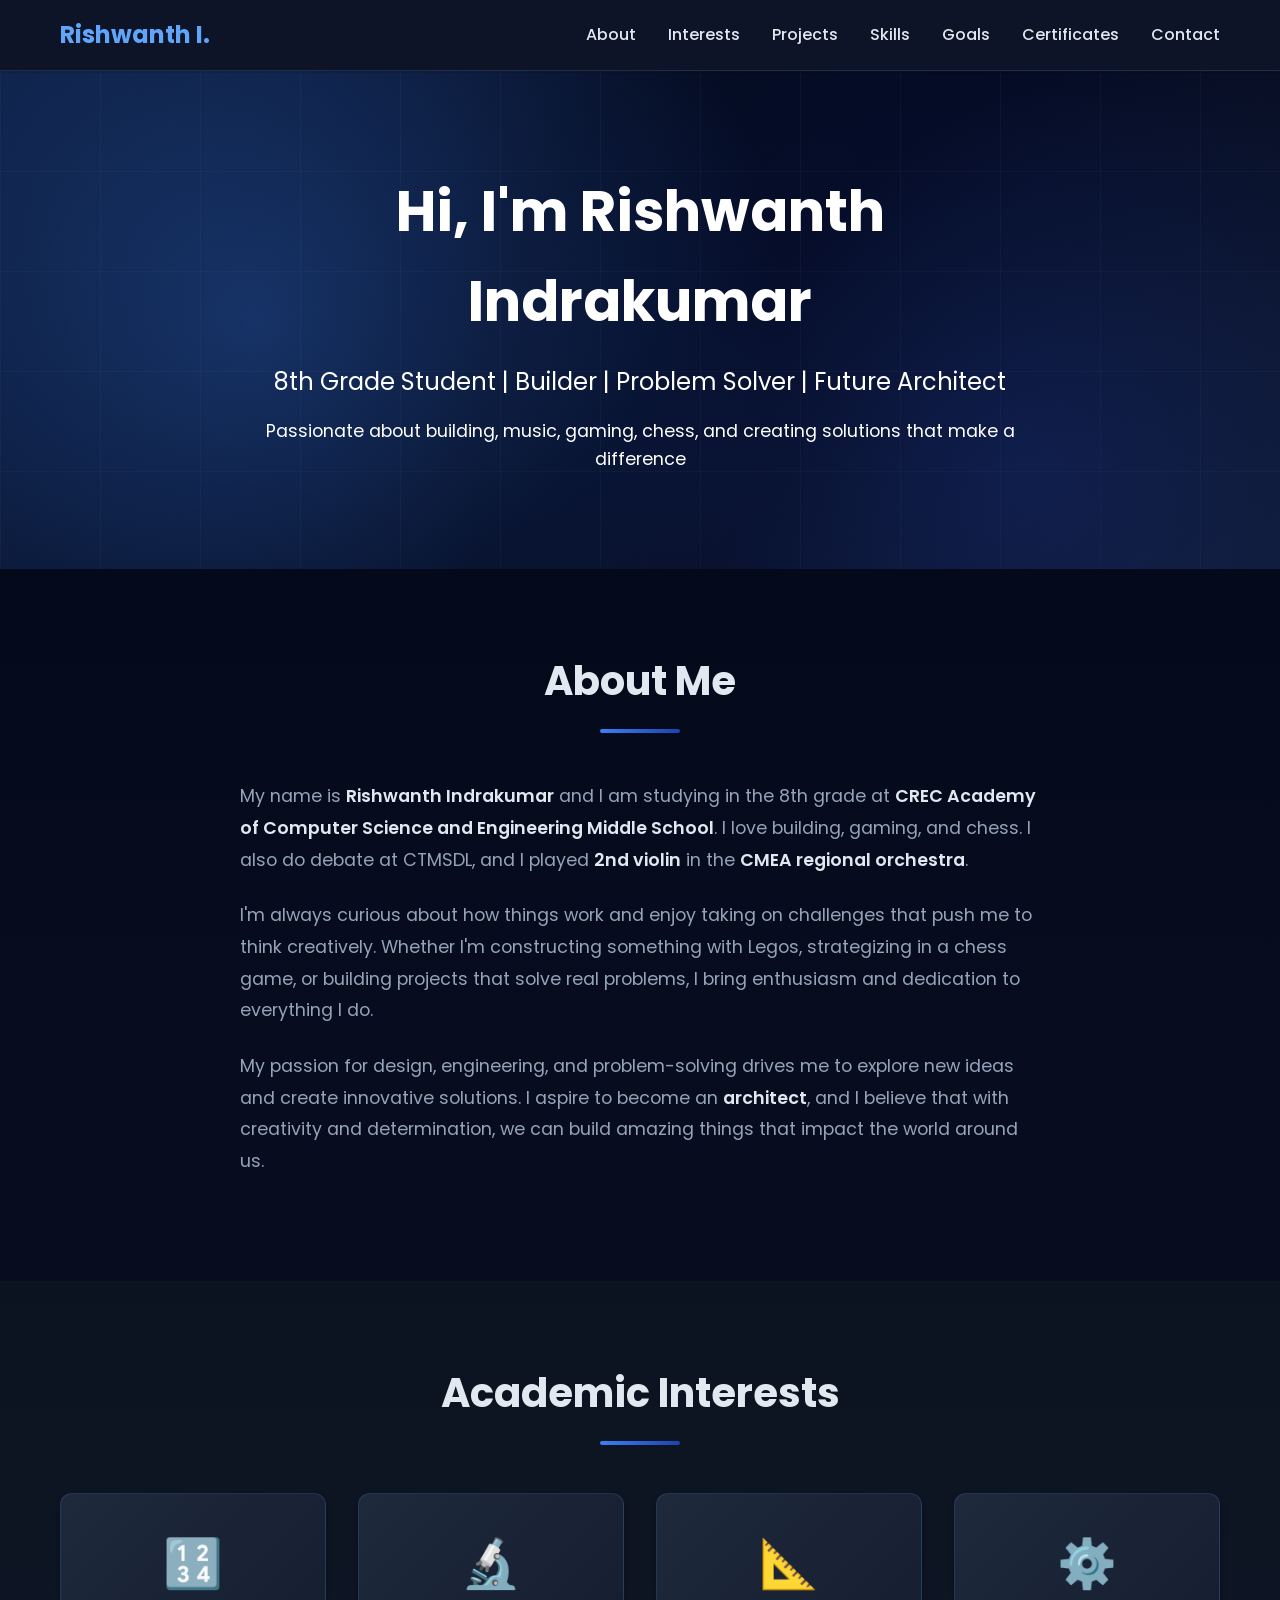
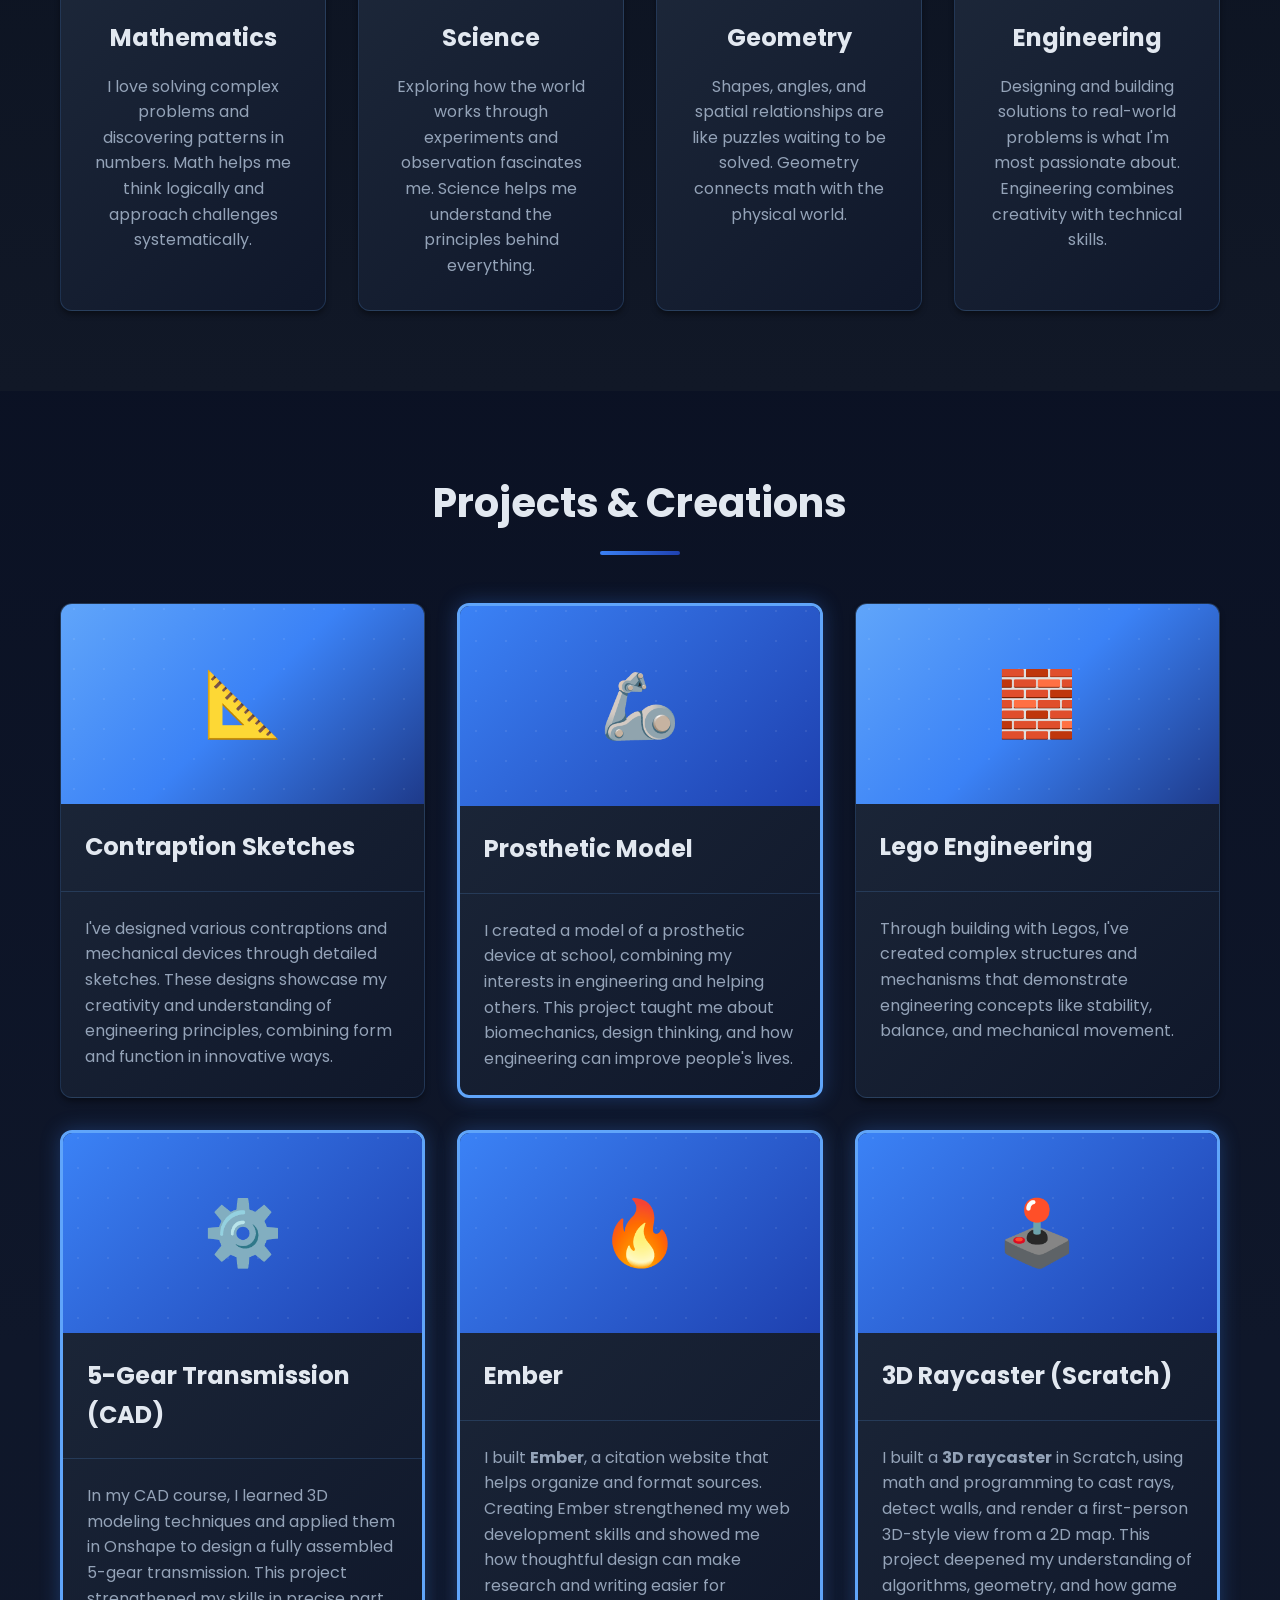
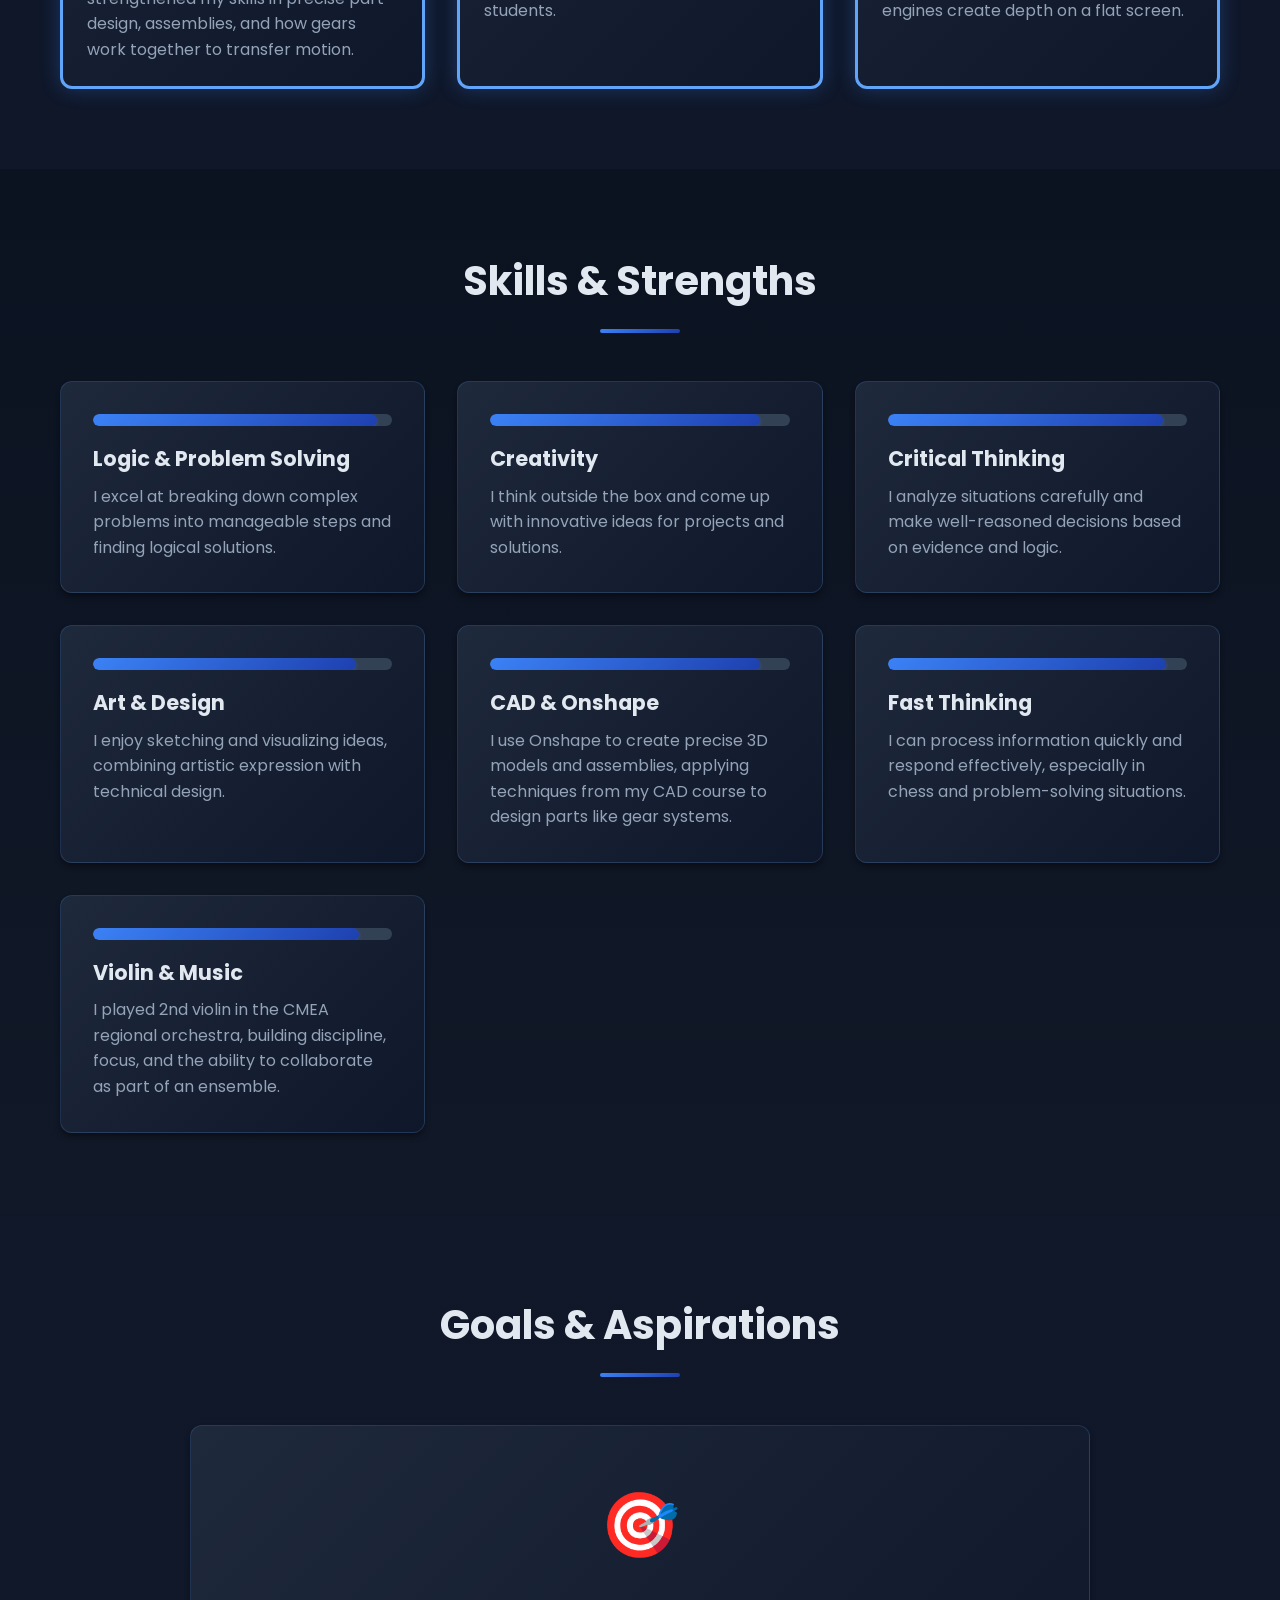
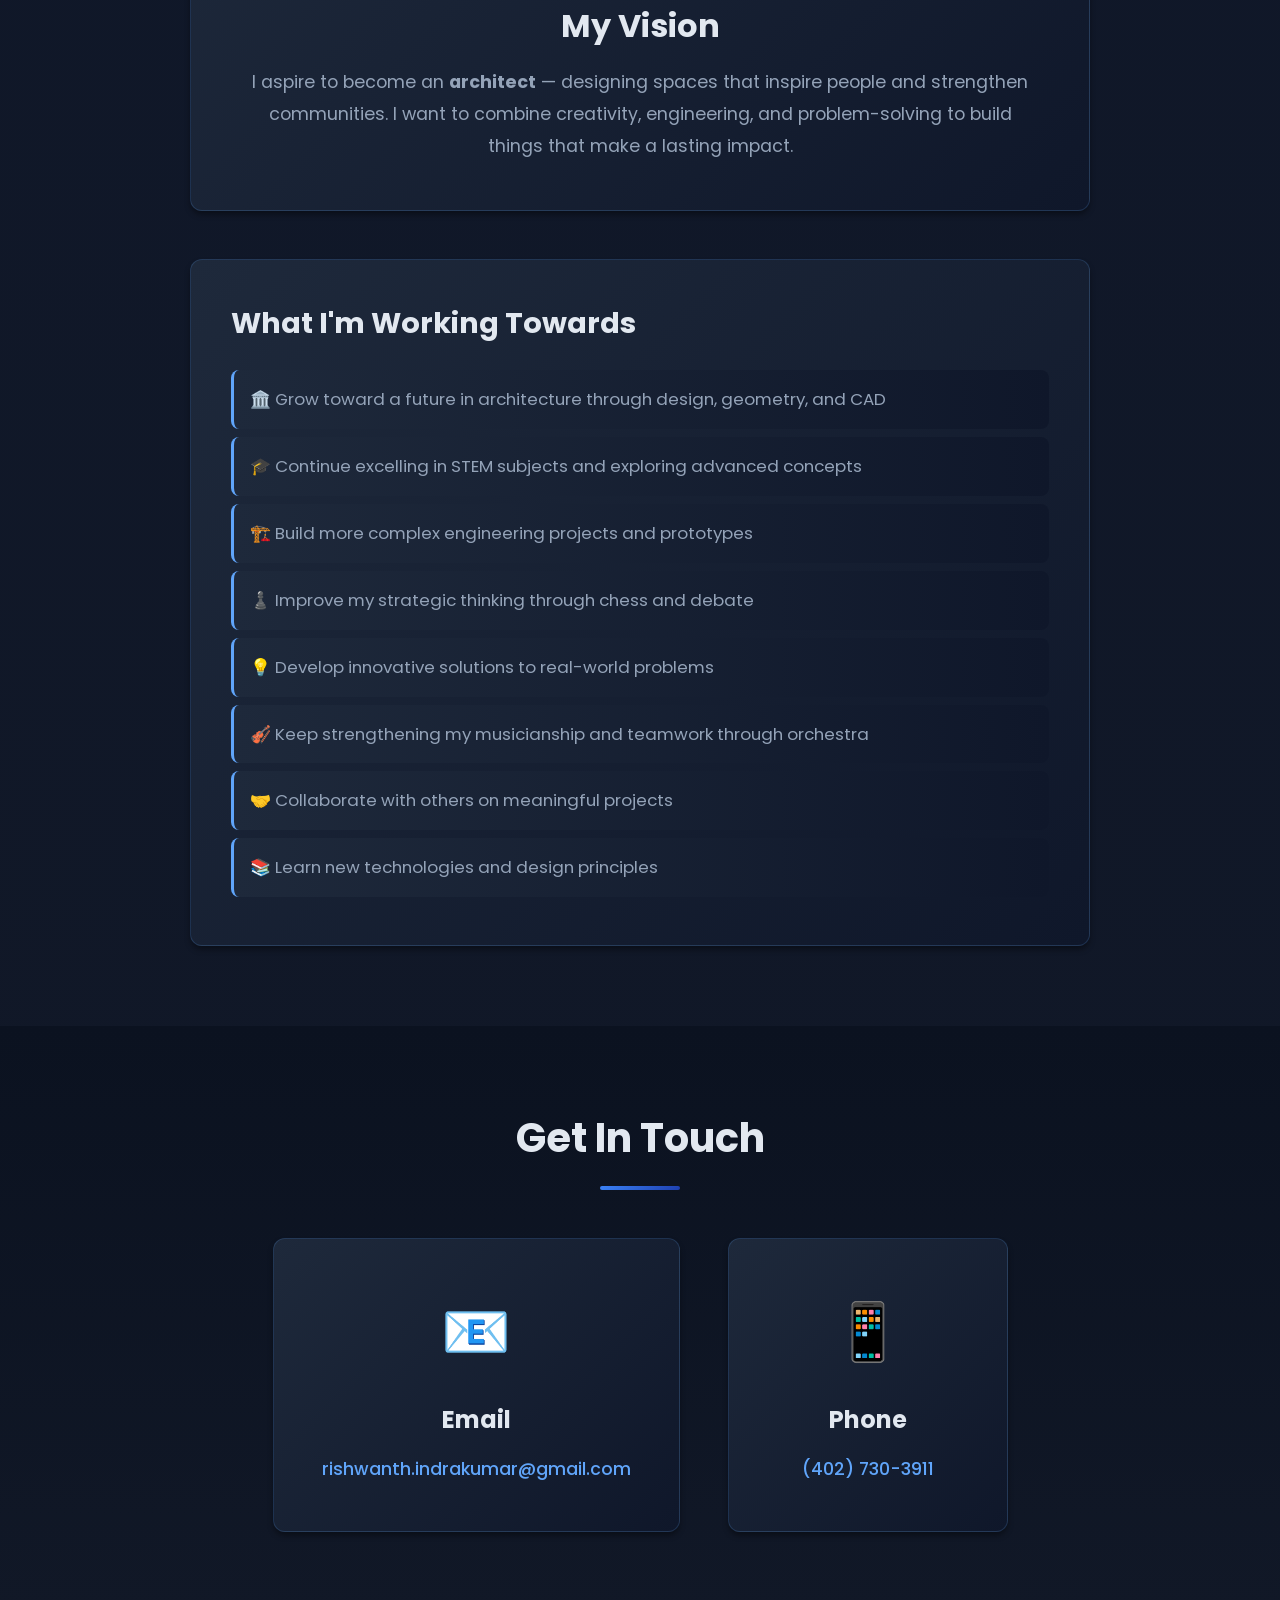
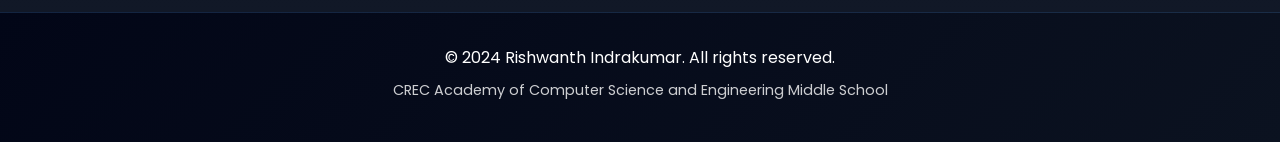
==== index.html @ 6286e749 "Update portfolio with new projects, dark theme, and certificate edit locks. Co-authored-by: Cursor <" ====
<!DOCTYPE html>
<html lang="en">
<head>
    <meta charset="UTF-8">
    <meta name="viewport" content="width=device-width, initial-scale=1.0">
    <meta name="color-scheme" content="dark">
    <title>Rishwanth Indrakumar - Student Portfolio</title>
    <link rel="stylesheet" href="styles.css">
    <link href="https://fonts.googleapis.com/css2?family=Poppins:wght@300;400;600;700&display=swap" rel="stylesheet">
</head>
<body>
    <!-- Navigation -->
    <nav class="navbar">
        <div class="nav-container">
            <div class="nav-logo">Rishwanth I.</div>
            <ul class="nav-menu">
                <li><a href="#about">About</a></li>
                <li><a href="#interests">Interests</a></li>
                <li><a href="#projects">Projects</a></li>
                <li><a href="#skills">Skills</a></li>
                <li><a href="#goals">Goals</a></li>
                <li><a href="certificates.html">Certificates</a></li>
                <li><a href="#contact">Contact</a></li>
            </ul>
        </div>
    </nav>

    <!-- Hero Section -->
    <section class="hero">
        <div class="hero-content">
            <h1 class="hero-title">Hi, I'm Rishwanth Indrakumar</h1>
            <p class="hero-subtitle"><span data-grade="label" data-case="title">8th Grade</span> Student | Builder | Problem Solver | Future Architect</p>
            <p class="hero-description">Passionate about building, music, gaming, chess, and creating solutions that make a difference</p>
        </div>
    </section>

    <!-- About Me Section -->
    <section id="about" class="section">
        <div class="container">
            <h2 class="section-title">About Me</h2>
            <div class="about-content">
                <div class="about-text">
                    <p>My name is <strong>Rishwanth Indrakumar</strong> and I am studying in the <span data-grade="label" data-case="lower">8th grade</span> at <strong>CREC Academy of Computer Science and Engineering Middle School</strong>. I love building, gaming, and chess. I also do debate at CTMSDL, and I played <strong>2nd violin</strong> in the <strong>CMEA regional orchestra</strong>.</p>
                    <p>I'm always curious about how things work and enjoy taking on challenges that push me to think creatively. Whether I'm constructing something with Legos, strategizing in a chess game, or building projects that solve real problems, I bring enthusiasm and dedication to everything I do.</p>
                    <p>My passion for design, engineering, and problem-solving drives me to explore new ideas and create innovative solutions. I aspire to become an <strong>architect</strong>, and I believe that with creativity and determination, we can build amazing things that impact the world around us.</p>
                </div>
            </div>
        </div>
    </section>

    <!-- Academic Interests Section -->
    <section id="interests" class="section section-alt">
        <div class="container">
            <h2 class="section-title">Academic Interests</h2>
            <div class="interests-grid">
                <div class="interest-card">
                    <div class="interest-icon">🔢</div>
                    <h3>Mathematics</h3>
                    <p>I love solving complex problems and discovering patterns in numbers. Math helps me think logically and approach challenges systematically.</p>
                </div>
                <div class="interest-card">
                    <div class="interest-icon">🔬</div>
                    <h3>Science</h3>
                    <p>Exploring how the world works through experiments and observation fascinates me. Science helps me understand the principles behind everything.</p>
                </div>
                <div class="interest-card">
                    <div class="interest-icon">📐</div>
                    <h3>Geometry</h3>
                    <p>Shapes, angles, and spatial relationships are like puzzles waiting to be solved. Geometry connects math with the physical world.</p>
                </div>
                <div class="interest-card">
                    <div class="interest-icon">⚙️</div>
                    <h3>Engineering</h3>
                    <p>Designing and building solutions to real-world problems is what I'm most passionate about. Engineering combines creativity with technical skills.</p>
                </div>
            </div>
        </div>
    </section>

    <!-- Projects & Creations Section -->
    <section id="projects" class="section">
        <div class="container">
            <h2 class="section-title">Projects & Creations</h2>
            <div class="projects-grid">
                <div class="project-card">
                    <div class="project-image-placeholder">
                        <span class="project-icon">📐</span>
                    </div>
                    <h3>Contraption Sketches</h3>
                    <p>I've designed various contraptions and mechanical devices through detailed sketches. These designs showcase my creativity and understanding of engineering principles, combining form and function in innovative ways.</p>
                </div>
                <div class="project-card featured">
                    <div class="project-image-placeholder featured-bg">
                        <span class="project-icon">🦾</span>
                    </div>
                    <h3>Prosthetic Model</h3>
                    <p>I created a model of a prosthetic device at school, combining my interests in engineering and helping others. This project taught me about biomechanics, design thinking, and how engineering can improve people's lives.</p>
                </div>
                <div class="project-card">
                    <div class="project-image-placeholder">
                        <span class="project-icon">🧱</span>
                    </div>
                    <h3>Lego Engineering</h3>
                    <p>Through building with Legos, I've created complex structures and mechanisms that demonstrate engineering concepts like stability, balance, and mechanical movement.</p>
                </div>
                <div class="project-card featured">
                    <div class="project-image-placeholder featured-bg">
                        <span class="project-icon">⚙️</span>
                    </div>
                    <h3>5-Gear Transmission (CAD)</h3>
                    <p>In my CAD course, I learned 3D modeling techniques and applied them in Onshape to design a fully assembled 5-gear transmission. This project strengthened my skills in precise part design, assemblies, and how gears work together to transfer motion.</p>
                </div>
                <div class="project-card featured">
                    <div class="project-image-placeholder featured-bg">
                        <span class="project-icon">🔥</span>
                    </div>
                    <h3>Ember</h3>
                    <p>I built <strong>Ember</strong>, a citation website that helps organize and format sources. Creating Ember strengthened my web development skills and showed me how thoughtful design can make research and writing easier for students.</p>
                </div>
                <div class="project-card featured">
                    <div class="project-image-placeholder featured-bg">
                        <span class="project-icon">🕹️</span>
                    </div>
                    <h3>3D Raycaster (Scratch)</h3>
                    <p>I built a <strong>3D raycaster</strong> in Scratch, using math and programming to cast rays, detect walls, and render a first-person 3D-style view from a 2D map. This project deepened my understanding of algorithms, geometry, and how game engines create depth on a flat screen.</p>
                </div>
            </div>
        </div>
    </section>

    <!-- Skills & Strengths Section -->
    <section id="skills" class="section section-alt">
        <div class="container">
            <h2 class="section-title">Skills & Strengths</h2>
            <div class="skills-grid">
                <div class="skill-item">
                    <div class="skill-bar">
                        <div class="skill-fill" style="width: 95%"></div>
                    </div>
                    <h3>Logic & Problem Solving</h3>
                    <p>I excel at breaking down complex problems into manageable steps and finding logical solutions.</p>
                </div>
                <div class="skill-item">
                    <div class="skill-bar">
                        <div class="skill-fill" style="width: 90%"></div>
                    </div>
                    <h3>Creativity</h3>
                    <p>I think outside the box and come up with innovative ideas for projects and solutions.</p>
                </div>
                <div class="skill-item">
                    <div class="skill-bar">
                        <div class="skill-fill" style="width: 92%"></div>
                    </div>
                    <h3>Critical Thinking</h3>
                    <p>I analyze situations carefully and make well-reasoned decisions based on evidence and logic.</p>
                </div>
                <div class="skill-item">
                    <div class="skill-bar">
                        <div class="skill-fill" style="width: 88%"></div>
                    </div>
                    <h3>Art & Design</h3>
                    <p>I enjoy sketching and visualizing ideas, combining artistic expression with technical design.</p>
                </div>
                <div class="skill-item">
                    <div class="skill-bar">
                        <div class="skill-fill" style="width: 90%"></div>
                    </div>
                    <h3>CAD & Onshape</h3>
                    <p>I use Onshape to create precise 3D models and assemblies, applying techniques from my CAD course to design parts like gear systems.</p>
                </div>
                <div class="skill-item">
                    <div class="skill-bar">
                        <div class="skill-fill" style="width: 93%"></div>
                    </div>
                    <h3>Fast Thinking</h3>
                    <p>I can process information quickly and respond effectively, especially in chess and problem-solving situations.</p>
                </div>
                <div class="skill-item">
                    <div class="skill-bar">
                        <div class="skill-fill" style="width: 89%"></div>
                    </div>
                    <h3>Violin & Music</h3>
                    <p>I played 2nd violin in the CMEA regional orchestra, building discipline, focus, and the ability to collaborate as part of an ensemble.</p>
                </div>
            </div>
        </div>
    </section>

    <!-- Goals & Aspirations Section -->
    <section id="goals" class="section">
        <div class="container">
            <h2 class="section-title">Goals & Aspirations</h2>
            <div class="goals-content">
                <div class="goal-card">
                    <div class="goal-icon">🎯</div>
                    <h3>My Vision</h3>
                    <p>I aspire to become an <strong>architect</strong> — designing spaces that inspire people and strengthen communities. I want to combine creativity, engineering, and problem-solving to build things that make a lasting impact.</p>
                </div>
                <div class="goals-list">
                    <h3>What I'm Working Towards</h3>
                    <ul>
                        <li>🏛️ Grow toward a future in architecture through design, geometry, and CAD</li>
                        <li>🎓 Continue excelling in STEM subjects and exploring advanced concepts</li>
                        <li>🏗️ Build more complex engineering projects and prototypes</li>
                        <li>♟️ Improve my strategic thinking through chess and debate</li>
                        <li>💡 Develop innovative solutions to real-world problems</li>
                        <li>🎻 Keep strengthening my musicianship and teamwork through orchestra</li>
                        <li>🤝 Collaborate with others on meaningful projects</li>
                        <li>📚 Learn new technologies and design principles</li>
                    </ul>
                </div>
            </div>
        </div>
    </section>

    <!-- Contact Section -->
    <section id="contact" class="section section-alt">
        <div class="container">
            <h2 class="section-title">Get In Touch</h2>
            <div class="contact-content">
                <div class="contact-card">
                    <div class="contact-icon">📧</div>
                    <h3>Email</h3>
                    <p><a href="mailto:rishwanth.indrakumar@gmail.com">rishwanth.indrakumar@gmail.com</a></p>
                </div>
                <div class="contact-card">
                    <div class="contact-icon">📱</div>
                    <h3>Phone</h3>
                    <p><a href="tel:4027303911">(402) 730-3911</a></p>
                </div>
            </div>
        </div>
    </section>

    <!-- Footer -->
    <footer class="footer">
        <div class="container">
            <p>&copy; 2024 Rishwanth Indrakumar. All rights reserved.</p>
            <p class="footer-school">CREC Academy of Computer Science and Engineering Middle School</p>
        </div>
    </footer>

    <script src="script.js"></script>
</body>
</html>
---- styles.css ----
* {
    margin: 0;
    padding: 0;
    box-sizing: border-box;
}

:root {
    --primary-color: #60a5fa;
    --secondary-color: #3b82f6;
    --accent-color: #93c5fd;
    --text-dark: #e2e8f0;
    --text-light: #94a3b8;
    --bg-light: #1e293b;
    --bg-white: #0f172a;
    --bg-dark: #020617;
    --bg-blue-dark: #0b1220;
    --bg-blue-medium: #1e293b;
    --bg-blue-light: #334155;
    --card-bg: linear-gradient(135deg, #1e293b 0%, #0f172a 100%);
    --card-bg-hover: linear-gradient(135deg, #243447 0%, #1e293b 100%);
    --surface: #1e293b;
    --surface-muted: #0f172a;
    --border-subtle: rgba(96, 165, 250, 0.18);
    --border-strong: rgba(96, 165, 250, 0.35);
    --gradient-1: linear-gradient(135deg, #1e3a8a 0%, #020617 100%);
    --gradient-2: linear-gradient(135deg, #3b82f6 0%, #1e40af 100%);
    --gradient-3: linear-gradient(135deg, #60a5fa 0%, #3b82f6 50%, #1e3a8a 100%);
    --gradient-hero: linear-gradient(135deg, #0b1a3a 0%, #020617 55%, #0f172a 100%);
    --shadow-sm: 0 1px 2px 0 rgba(0, 0, 0, 0.35);
    --shadow-md: 0 4px 6px -1px rgba(0, 0, 0, 0.45);
    --shadow-lg: 0 10px 15px -3px rgba(0, 0, 0, 0.5);
    --shadow-xl: 0 20px 25px -5px rgba(0, 0, 0, 0.55);
}

body {
    font-family: 'Poppins', sans-serif;
    line-height: 1.6;
    color: var(--text-dark);
    background: linear-gradient(180deg, #020617 0%, #0f172a 45%, #111827 100%);
    scroll-behavior: smooth;
}

.container {
    max-width: 1200px;
    margin: 0 auto;
    padding: 0 20px;
}

/* Navigation */
.navbar {
    background: rgba(15, 23, 42, 0.9);
    backdrop-filter: blur(10px);
    box-shadow: var(--shadow-sm);
    position: sticky;
    top: 0;
    z-index: 1000;
    padding: 1rem 0;
    border-bottom: 1px solid var(--border-subtle);
}

.nav-container {
    max-width: 1200px;
    margin: 0 auto;
    padding: 0 20px;
    display: flex;
    justify-content: space-between;
    align-items: center;
}

.nav-logo {
    font-size: 1.5rem;
    font-weight: 700;
    color: var(--primary-color);
    text-decoration: none;
}

.nav-menu a.active {
    color: var(--primary-color);
}

.nav-menu a.active::after {
    width: 100%;
}

.nav-menu {
    display: flex;
    list-style: none;
    gap: 2rem;
}

.nav-menu a {
    text-decoration: none;
    color: var(--text-dark);
    font-weight: 500;
    transition: color 0.3s ease;
    position: relative;
}

.nav-menu a::after {
    content: '';
    position: absolute;
    bottom: -5px;
    left: 0;
    width: 0;
    height: 2px;
    background: var(--primary-color);
    transition: width 0.3s ease;
}

.nav-menu a:hover {
    color: var(--primary-color);
}

.nav-menu a:hover::after {
    width: 100%;
}

/* Hero Section */
.hero {
    background: var(--gradient-hero);
    color: white;
    padding: 6rem 2rem;
    text-align: center;
    position: relative;
    overflow: hidden;
}

.hero::before {
    content: '';
    position: absolute;
    top: 0;
    left: 0;
    right: 0;
    bottom: 0;
    background: 
        radial-gradient(circle at 20% 50%, rgba(59, 130, 246, 0.3) 0%, transparent 50%),
        radial-gradient(circle at 80% 80%, rgba(30, 64, 175, 0.3) 0%, transparent 50%),
        url('data:image/svg+xml,<svg width="100" height="100" xmlns="http://www.w3.org/2000/svg"><defs><pattern id="grid" width="100" height="100" patternUnits="userSpaceOnUse"><path d="M 100 0 L 0 0 0 100" fill="none" stroke="rgba(255,255,255,0.05)" stroke-width="1"/></pattern></defs><rect width="100" height="100" fill="url(%23grid)"/></svg>');
    opacity: 1;
}

.hero-content {
    position: relative;
    z-index: 1;
    max-width: 800px;
    margin: 0 auto;
}

.hero-title {
    font-size: 3.5rem;
    font-weight: 700;
    margin-bottom: 1rem;
    animation: fadeInUp 0.8s ease;
}

.hero-subtitle {
    font-size: 1.5rem;
    margin-bottom: 1rem;
    opacity: 0.95;
    animation: fadeInUp 0.8s ease 0.2s both;
}

.hero-description {
    font-size: 1.1rem;
    opacity: 0.9;
    animation: fadeInUp 0.8s ease 0.4s both;
}

@keyframes fadeInUp {
    from {
        opacity: 0;
        transform: translateY(30px);
    }
    to {
        opacity: 1;
        transform: translateY(0);
    }
}

/* Section Styles */
.section {
    padding: 5rem 0;
}

.section-alt {
    background: linear-gradient(180deg, #0b1220 0%, #111827 100%);
}

.section-title {
    font-size: 2.5rem;
    font-weight: 700;
    text-align: center;
    margin-bottom: 3rem;
    color: var(--text-dark);
    position: relative;
}

.section-title::after {
    content: '';
    display: block;
    width: 80px;
    height: 4px;
    background: var(--gradient-2);
    margin: 1rem auto;
    border-radius: 2px;
}

/* About Section */
.about-content {
    max-width: 800px;
    margin: 0 auto;
}

.about-text {
    font-size: 1.1rem;
    line-height: 1.8;
    color: var(--text-light);
}

.about-text p {
    margin-bottom: 1.5rem;
}

.about-text strong {
    color: var(--text-dark);
    font-weight: 600;
}

/* Interests Section */
.interests-grid {
    display: grid;
    grid-template-columns: repeat(auto-fit, minmax(250px, 1fr));
    gap: 2rem;
    margin-top: 2rem;
}

.interest-card {
    background: var(--card-bg);
    padding: 2rem;
    border-radius: 12px;
    box-shadow: var(--shadow-md);
    text-align: center;
    transition: transform 0.3s ease, box-shadow 0.3s ease, background 0.3s ease;
    border: 1px solid var(--border-subtle);
}

.interest-card:hover {
    transform: translateY(-5px);
    box-shadow: var(--shadow-xl);
    background: var(--card-bg-hover);
    border-color: var(--border-strong);
}

.interest-icon {
    font-size: 3rem;
    margin-bottom: 1rem;
    display: block;
}

.interest-card h3 {
    font-size: 1.5rem;
    margin-bottom: 1rem;
    color: var(--text-dark);
}

.interest-card p {
    color: var(--text-light);
    line-height: 1.6;
}

/* Projects Section */
.projects-grid {
    display: grid;
    grid-template-columns: repeat(auto-fit, minmax(300px, 1fr));
    gap: 2rem;
    margin-top: 2rem;
}

.project-card {
    background: var(--card-bg);
    border-radius: 12px;
    overflow: hidden;
    box-shadow: var(--shadow-md);
    transition: transform 0.3s ease, box-shadow 0.3s ease;
    border: 1px solid var(--border-subtle);
}

.project-card:hover {
    transform: translateY(-5px);
    box-shadow: var(--shadow-xl);
}

.project-card.featured {
    border: 3px solid var(--primary-color);
    box-shadow: 0 0 20px rgba(59, 130, 246, 0.3);
}

.project-image-placeholder {
    height: 200px;
    background: var(--gradient-3);
    display: flex;
    align-items: center;
    justify-content: center;
    position: relative;
    overflow: hidden;
}

.project-card.featured .project-image-placeholder {
    background: var(--gradient-2);
}

.project-image-placeholder::before {
    content: '';
    position: absolute;
    top: -50%;
    left: -50%;
    width: 200%;
    height: 200%;
    background: radial-gradient(circle, rgba(255,255,255,0.08) 1px, transparent 1px);
    background-size: 30px 30px;
    animation: movePattern 20s linear infinite;
}

@keyframes movePattern {
    0% { transform: translate(0, 0); }
    100% { transform: translate(30px, 30px); }
}

.project-icon {
    font-size: 4rem;
    z-index: 1;
    position: relative;
}

.project-card h3 {
    padding: 1.5rem;
    font-size: 1.5rem;
    color: var(--text-dark);
    border-bottom: 1px solid var(--border-subtle);
}

.project-card p {
    padding: 1.5rem;
    color: var(--text-light);
    line-height: 1.6;
}

/* Skills Section */
.skills-grid {
    display: grid;
    grid-template-columns: repeat(auto-fit, minmax(280px, 1fr));
    gap: 2rem;
    margin-top: 2rem;
}

.skill-item {
    background: var(--card-bg);
    padding: 2rem;
    border-radius: 12px;
    box-shadow: var(--shadow-md);
    transition: transform 0.3s ease, box-shadow 0.3s ease;
    border: 1px solid var(--border-subtle);
}

.skill-item:hover {
    transform: translateY(-3px);
    box-shadow: var(--shadow-lg);
    border-color: var(--border-strong);
}

.skill-bar {
    width: 100%;
    height: 12px;
    background: #334155;
    border-radius: 6px;
    overflow: hidden;
    margin-bottom: 1rem;
}

.skill-fill {
    height: 100%;
    background: var(--gradient-2);
    border-radius: 6px;
    transition: width 1s ease;
    animation: fillBar 1.5s ease;
    box-shadow: 0 2px 4px rgba(59, 130, 246, 0.3);
}

@keyframes fillBar {
    from { width: 0; }
}

.skill-item h3 {
    font-size: 1.3rem;
    margin-bottom: 0.5rem;
    color: var(--text-dark);
}

.skill-item p {
    color: var(--text-light);
    line-height: 1.6;
}

/* Goals Section */
.goals-content {
    max-width: 900px;
    margin: 0 auto;
}

.goal-card {
    background: var(--card-bg);
    padding: 3rem;
    border-radius: 12px;
    box-shadow: var(--shadow-md);
    text-align: center;
    margin-bottom: 3rem;
    border: 1px solid var(--border-subtle);
}

.goal-icon {
    font-size: 4rem;
    margin-bottom: 1.5rem;
}

.goal-card h3 {
    font-size: 2rem;
    margin-bottom: 1rem;
    color: var(--text-dark);
}

.goal-card p {
    font-size: 1.1rem;
    color: var(--text-light);
    line-height: 1.8;
}

.goals-list {
    background: var(--card-bg);
    padding: 2.5rem;
    border-radius: 12px;
    box-shadow: var(--shadow-md);
    border: 1px solid var(--border-subtle);
}

.goals-list h3 {
    font-size: 1.8rem;
    margin-bottom: 1.5rem;
    color: var(--text-dark);
}

.goals-list ul {
    list-style: none;
    padding: 0;
}

.goals-list li {
    padding: 1rem;
    margin-bottom: 0.5rem;
    background: linear-gradient(90deg, #1e293b 0%, #0f172a 100%);
    border-radius: 8px;
    color: var(--text-light);
    font-size: 1.05rem;
    transition: transform 0.2s ease, background 0.2s ease;
    border-left: 3px solid var(--primary-color);
}

.goals-list li:hover {
    transform: translateX(5px);
    background: linear-gradient(90deg, #1e3a5f 0%, #1e293b 100%);
    border-left-color: var(--secondary-color);
}

/* Contact Section */
.contact-content {
    display: flex;
    justify-content: center;
    gap: 3rem;
    flex-wrap: wrap;
    margin-top: 2rem;
}

.contact-card {
    background: var(--card-bg);
    padding: 3rem;
    border-radius: 12px;
    box-shadow: var(--shadow-md);
    text-align: center;
    min-width: 280px;
    transition: transform 0.3s ease, box-shadow 0.3s ease, background 0.3s ease;
    border: 1px solid var(--border-subtle);
}

.contact-card:hover {
    transform: translateY(-5px);
    box-shadow: var(--shadow-xl);
    background: var(--card-bg-hover);
    border-color: var(--border-strong);
}

.contact-icon {
    font-size: 3.5rem;
    margin-bottom: 1.5rem;
    display: block;
}

.contact-card h3 {
    font-size: 1.5rem;
    margin-bottom: 1rem;
    color: var(--text-dark);
}

.contact-card p {
    margin: 0;
}

.contact-card a {
    color: var(--primary-color);
    text-decoration: none;
    font-size: 1.1rem;
    font-weight: 500;
    transition: color 0.3s ease;
}

.contact-card a:hover {
    color: var(--secondary-color);
    text-decoration: underline;
}

/* Footer */
.footer {
    background: linear-gradient(135deg, #020617 0%, #0b1220 100%);
    color: white;
    padding: 2rem 0;
    text-align: center;
    border-top: 1px solid var(--border-subtle);
}

.footer p {
    margin-bottom: 0.5rem;
}

.footer-school {
    opacity: 0.8;
    font-size: 0.9rem;
}

/* Responsive Design */
@media (max-width: 768px) {
    .nav-menu {
        flex-direction: column;
        gap: 1rem;
    }

    .hero-title {
        font-size: 2.5rem;
    }

    .hero-subtitle {
        font-size: 1.2rem;
    }

    .section-title {
        font-size: 2rem;
    }

    .interests-grid,
    .projects-grid,
    .skills-grid {
        grid-template-columns: 1fr;
    }

    .contact-content {
        flex-direction: column;
        align-items: center;
    }

    .goal-card {
        padding: 2rem;
    }
}

@media (max-width: 480px) {
    .hero {
        padding: 4rem 1rem;
    }

    .hero-title {
        font-size: 2rem;
    }

    .section {
        padding: 3rem 0;
    }
}

/* Certificates page */
.hero-compact {
    padding: 4rem 2rem;
}

.cert-toolbar {
    display: flex;
    flex-wrap: wrap;
    align-items: center;
    gap: 0.75rem;
    margin-bottom: 0.75rem;
}

.cert-save-status {
    flex-basis: 100%;
    margin: 0;
    color: var(--text-light);
    font-size: 0.9rem;
}

.cert-save-status.is-error {
    color: #fca5a5;
}

.cert-hint {
    margin: 0 0 1.25rem;
    color: var(--text-light);
    font-size: 0.9rem;
}

.cert-hint code {
    background: #334155;
    color: var(--accent-color);
    padding: 0.1rem 0.35rem;
    border-radius: 4px;
    font-size: 0.85rem;
}

.cert-edit-actions {
    display: flex;
    flex-wrap: wrap;
    gap: 0.75rem;
}

.cert-btn {
    border: 1px solid var(--border-strong);
    background: var(--surface);
    color: var(--text-dark);
    font-family: inherit;
    font-weight: 500;
    font-size: 0.95rem;
    padding: 0.55rem 1rem;
    border-radius: 8px;
    cursor: pointer;
    transition: background 0.2s ease, border-color 0.2s ease, color 0.2s ease;
}

.cert-btn:hover {
    border-color: var(--primary-color);
    color: var(--primary-color);
}

.cert-btn-primary {
    background: var(--gradient-2);
    border-color: transparent;
    color: #ffffff;
}

.cert-btn-primary:hover {
    color: #ffffff;
    filter: brightness(1.05);
}

.cert-btn-muted {
    color: var(--text-light);
}

.cert-btn-small {
    font-size: 0.8rem;
    padding: 0.35rem 0.65rem;
}

.cert-btn-danger {
    color: #fca5a5;
    border-color: rgba(248, 113, 113, 0.45);
}

.cert-btn-danger:hover {
    color: #fecaca;
    border-color: #f87171;
}

.cert-board {
    position: relative;
    width: 100%;
    min-height: 700px;
    background:
        linear-gradient(180deg, #0f172a 0%, #1e293b 100%),
        radial-gradient(circle at 15% 20%, rgba(59, 130, 246, 0.12), transparent 40%),
        radial-gradient(circle at 85% 70%, rgba(30, 64, 175, 0.14), transparent 45%);
    border: 1px solid var(--border-subtle);
    border-radius: 16px;
    overflow: hidden;
}

.cert-board.is-editing {
    outline: 2px dashed rgba(59, 130, 246, 0.35);
    outline-offset: 4px;
}

.cert-empty {
    position: absolute;
    inset: 0;
    display: grid;
    place-items: center;
    color: var(--text-light);
    font-size: 1.1rem;
    margin: 0;
    pointer-events: none;
}

.cert-card {
    position: absolute;
    background: var(--card-bg);
    border: 1px solid var(--border-subtle);
    border-radius: 12px;
    box-shadow: var(--shadow-md);
    overflow: hidden;
    user-select: none;
    transition: box-shadow 0.2s ease;
}

.cert-board.is-editing .cert-card {
    cursor: grab;
}

.cert-card.is-dragging,
.cert-card.is-resizing {
    cursor: grabbing;
    box-shadow: var(--shadow-xl);
    user-select: none;
}

.cert-card-image {
    width: 100%;
    aspect-ratio: 4 / 3;
    background: #334155;
    overflow: hidden;
}

.cert-card-image img {
    width: 100%;
    height: 100%;
    object-fit: cover;
    display: block;
}

.cert-card-placeholder {
    width: 100%;
    height: 100%;
    display: grid;
    place-items: center;
    color: var(--text-light);
    font-size: 0.95rem;
}

.cert-board.is-editing .cert-card-placeholder {
    cursor: pointer;
}

.cert-card-body {
    padding: 0.9rem 1rem 1.1rem;
}

.cert-card-title {
    font-size: 1.05rem;
    font-weight: 600;
    color: var(--text-dark);
    margin: 0 0 0.35rem;
    outline: none;
}

.cert-card-desc {
    margin: 0;
    color: var(--text-light);
    font-size: 0.9rem;
    line-height: 1.5;
    outline: none;
    min-height: 1.4em;
}

.cert-card-desc.is-empty::before {
    content: attr(data-placeholder);
    color: #94a3b8;
}

.cert-board.is-editing .cert-card-title,
.cert-board.is-editing .cert-card-desc {
    cursor: text;
    border-radius: 4px;
}

.cert-board.is-editing .cert-card-title:focus,
.cert-board.is-editing .cert-card-desc:focus {
    background: #1e3a5f;
}

.cert-card-controls {
    display: flex;
    gap: 0.4rem;
    padding: 0 0.75rem 0.75rem;
}

.cert-resize-handle {
    position: absolute;
    right: 4px;
    bottom: 4px;
    width: 14px;
    height: 14px;
    border-right: 3px solid var(--primary-color);
    border-bottom: 3px solid var(--primary-color);
    cursor: nwse-resize;
    opacity: 0.7;
}

.cert-modal {
    position: fixed;
    inset: 0;
    background: rgba(2, 6, 23, 0.75);
    display: grid;
    place-items: center;
    z-index: 2000;
    padding: 1rem;
}

.cert-modal[hidden] {
    display: none !important;
}

.cert-modal-card {
    width: min(400px, 100%);
    background: #1e293b;
    border: 1px solid var(--border-subtle);
    border-radius: 12px;
    padding: 1.75rem;
    box-shadow: var(--shadow-xl);
}

.cert-modal-card h3 {
    margin: 0 0 0.35rem;
    color: var(--text-dark);
}

.cert-modal-card p {
    margin: 0 0 1rem;
    color: var(--text-light);
    font-size: 0.95rem;
}

.cert-modal-card input {
    width: 100%;
    padding: 0.7rem 0.85rem;
    border: 1px solid #475569;
    border-radius: 8px;
    font-family: inherit;
    font-size: 1rem;
    margin-bottom: 0.75rem;
    background: #0f172a;
    color: var(--text-dark);
}

.cert-modal-card input:focus {
    outline: 2px solid rgba(59, 130, 246, 0.35);
    border-color: var(--primary-color);
}

.cert-error {
    color: #fca5a5 !important;
    margin-top: -0.35rem !important;
}

.cert-modal-actions {
    display: flex;
    justify-content: flex-end;
    gap: 0.6rem;
}

@media (max-width: 768px) {
    .cert-board {
        min-height: 520px;
    }

    .cert-card {
        position: relative !important;
        left: auto !important;
        top: auto !important;
        width: 100% !important;
        margin-bottom: 1rem;
    }

    .cert-board.is-editing .cert-card {
        position: absolute !important;
    }
}
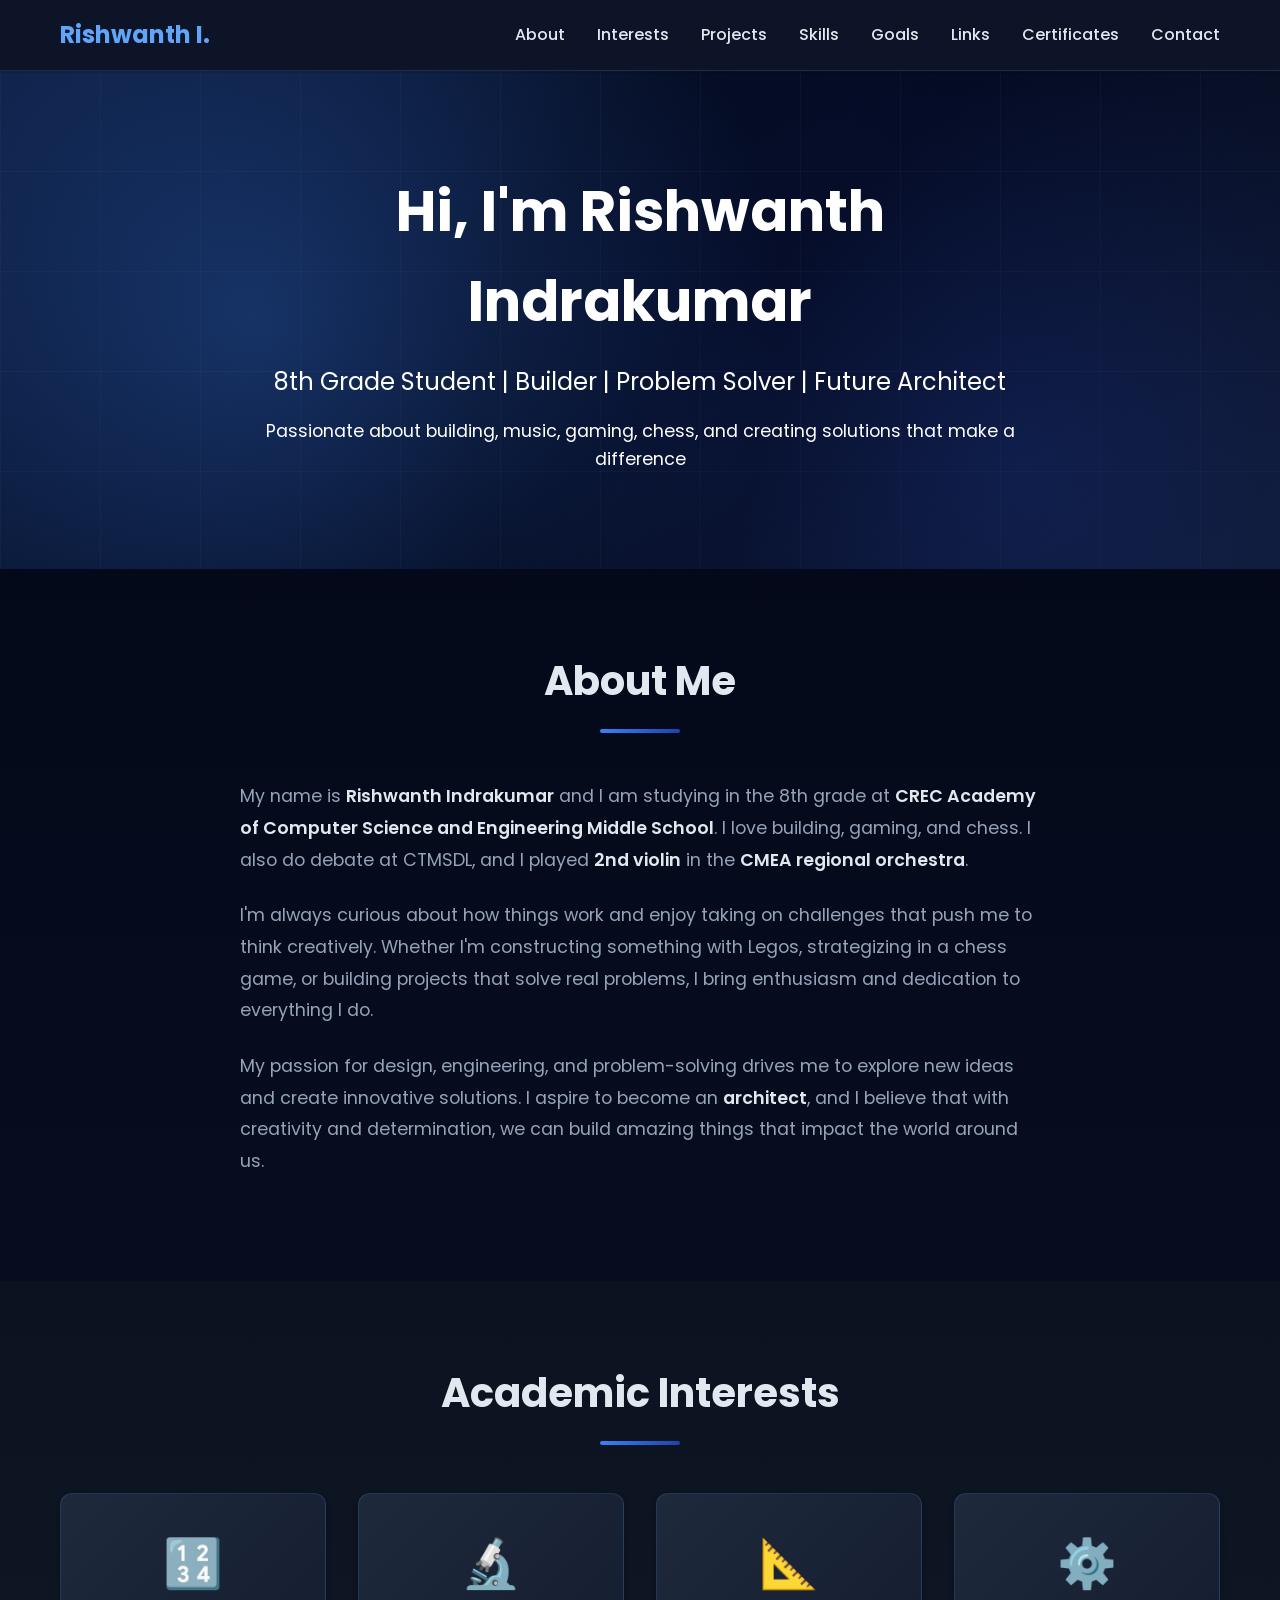
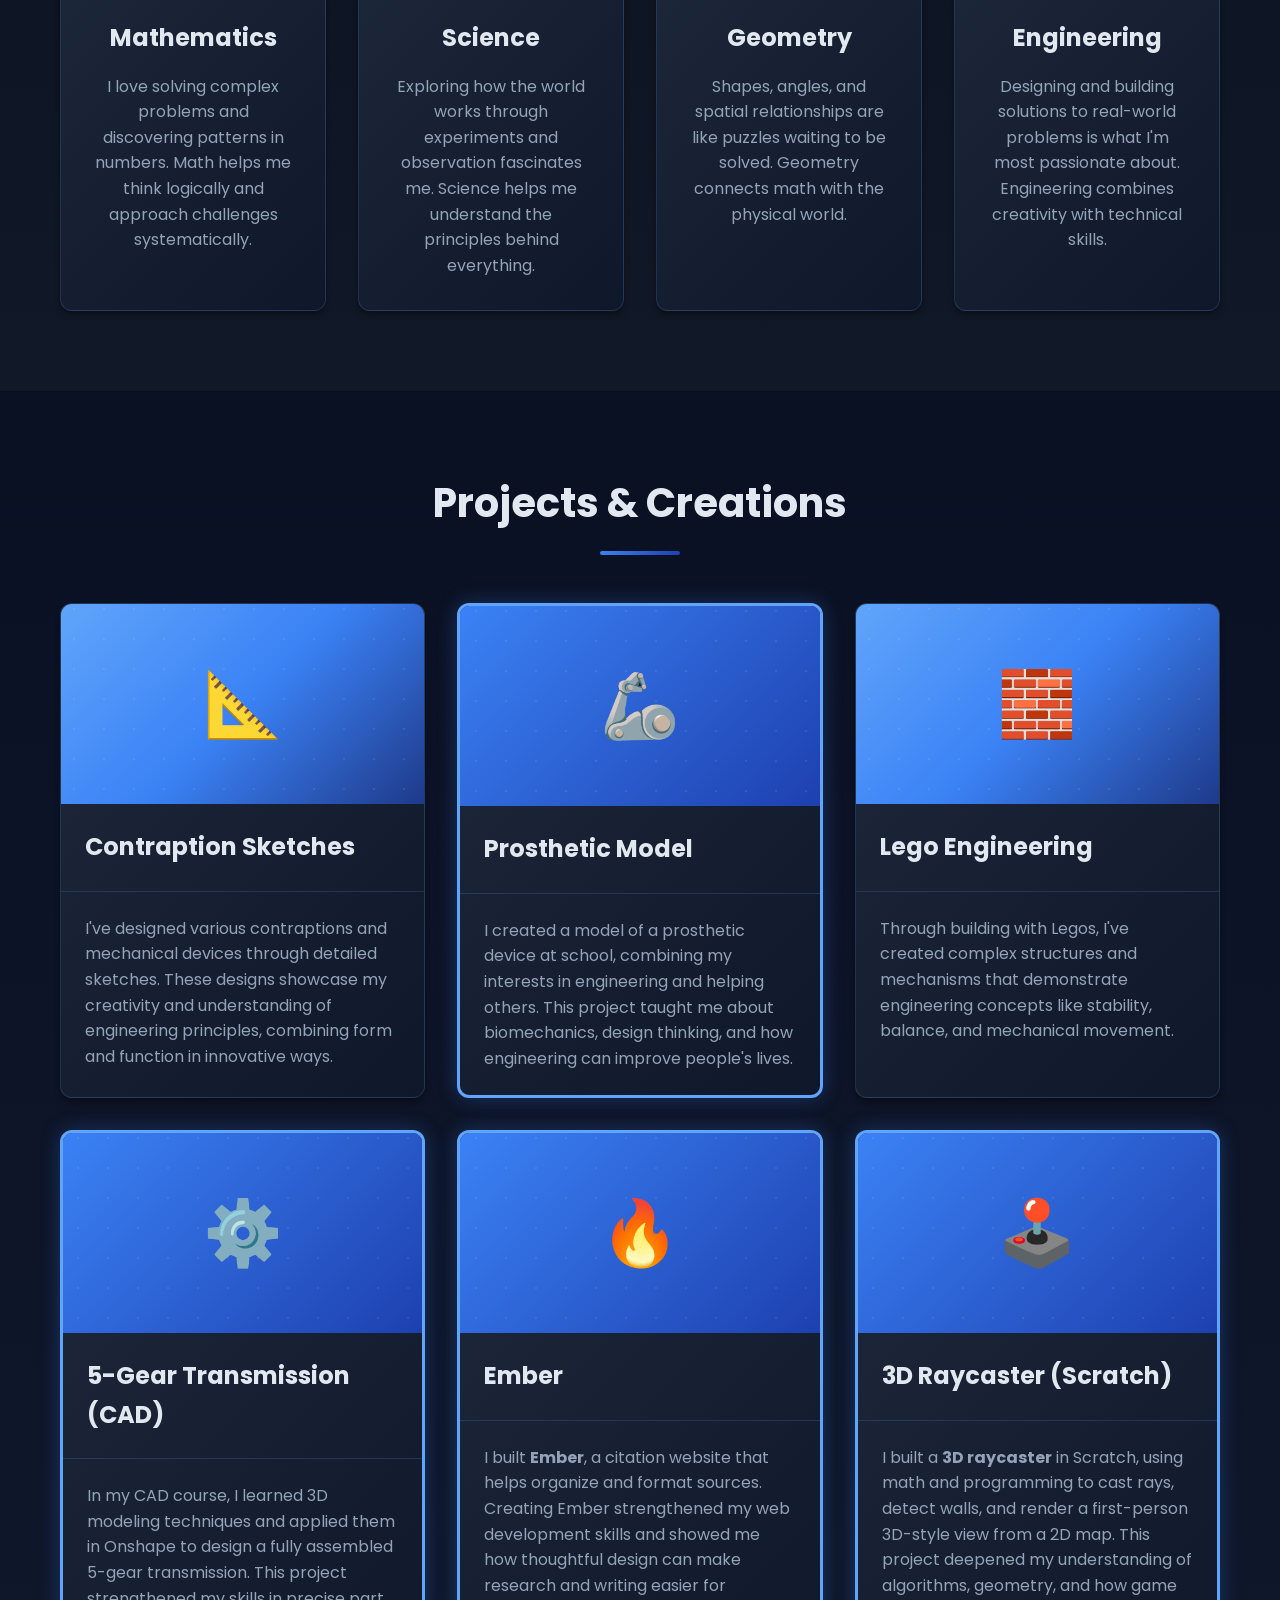
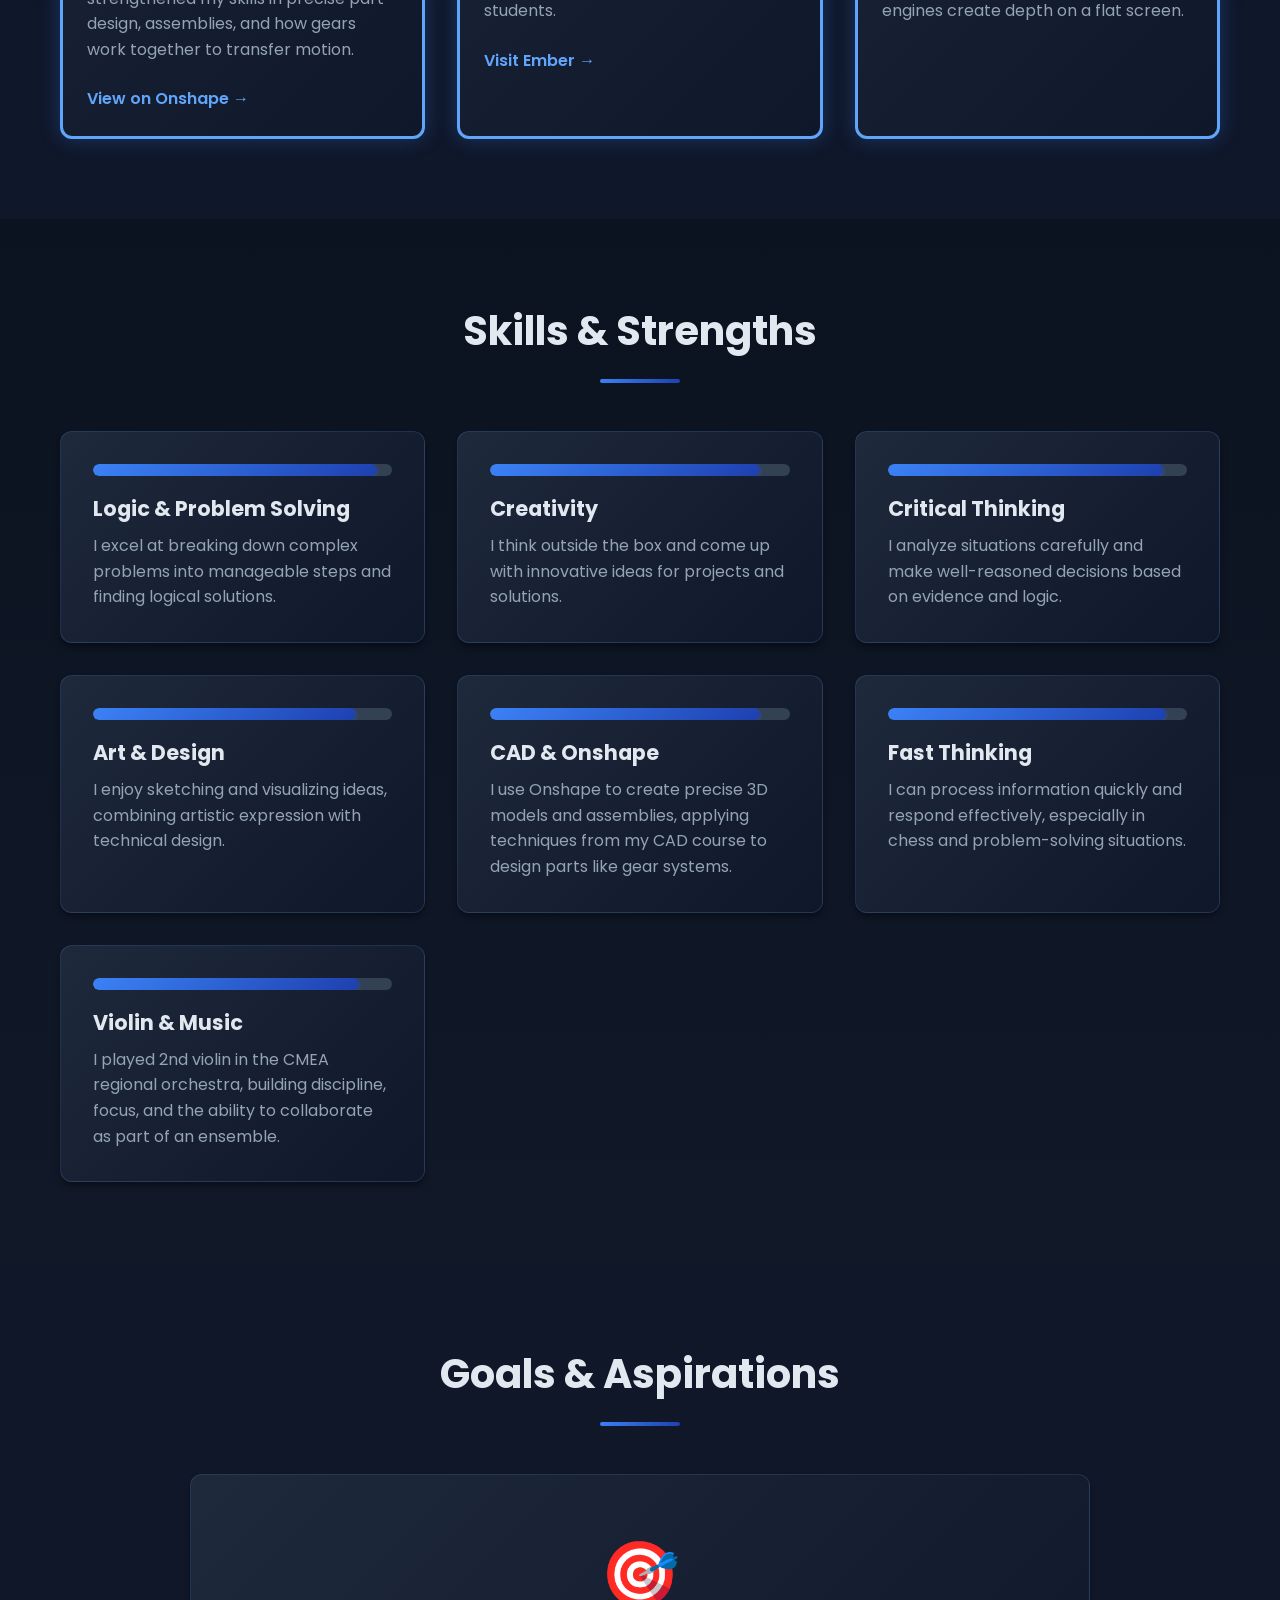
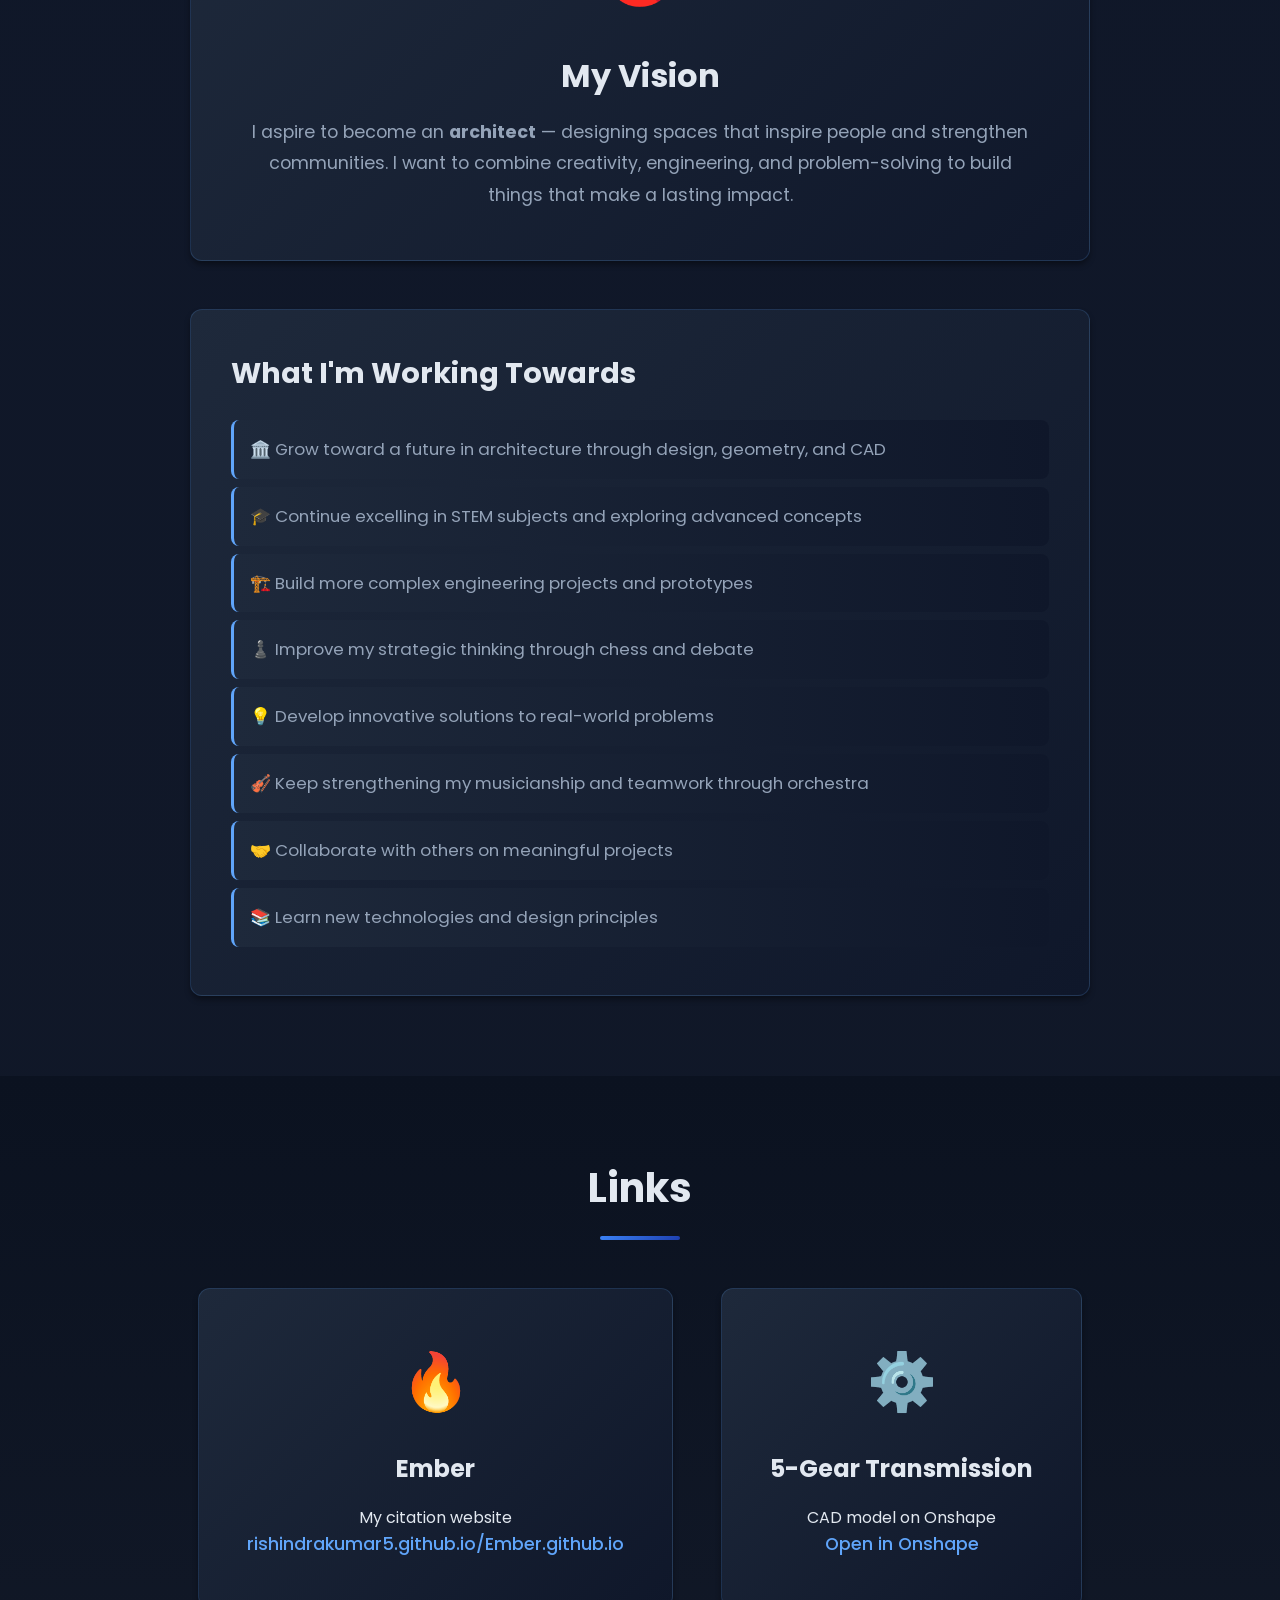
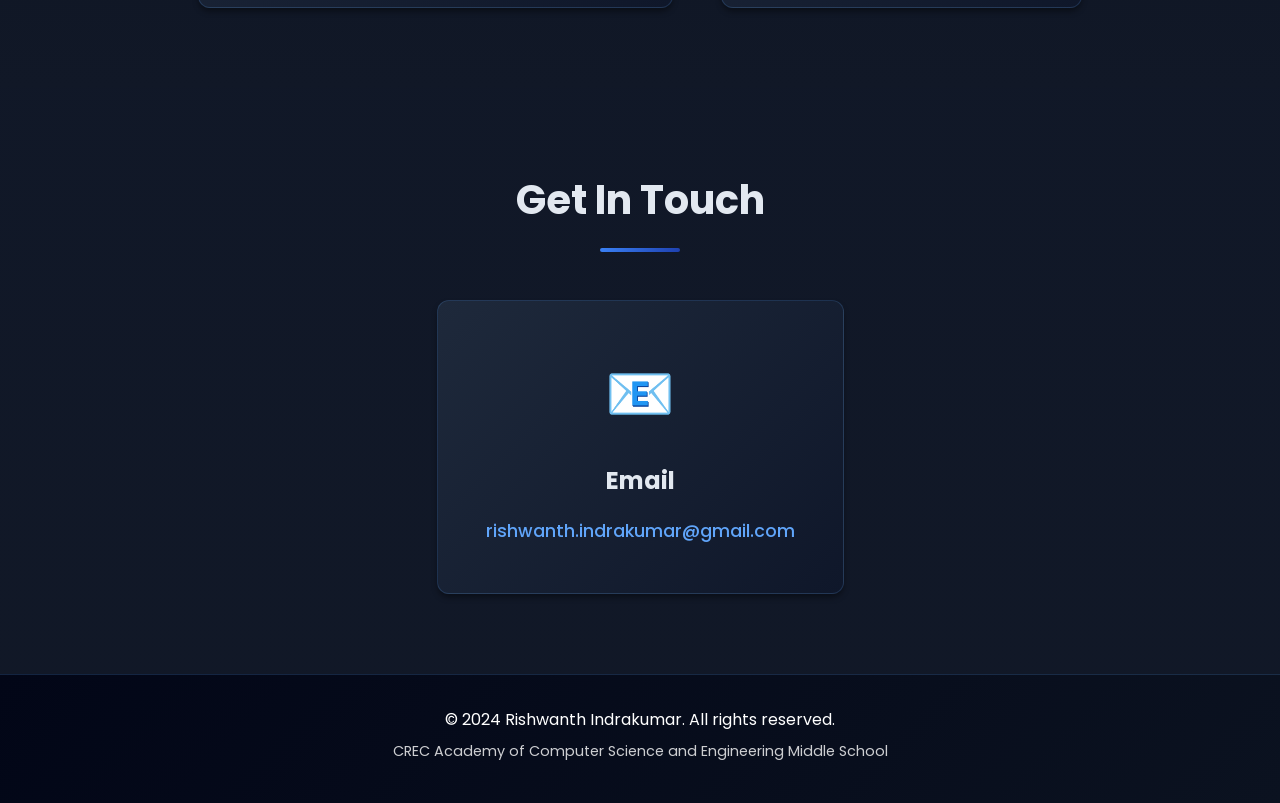
==== commit fa5a46c9: "Add project links section and remove phone number from contact. Co-authored-by: Cursor <cursoragent@" ====
--- a/index.html
+++ b/index.html
@@ -19,6 +19,7 @@
                 <li><a href="#projects">Projects</a></li>
                 <li><a href="#skills">Skills</a></li>
                 <li><a href="#goals">Goals</a></li>
+                <li><a href="#links">Links</a></li>
                 <li><a href="certificates.html">Certificates</a></li>
                 <li><a href="#contact">Contact</a></li>
             </ul>
@@ -109,6 +110,7 @@
                     </div>
                     <h3>5-Gear Transmission (CAD)</h3>
                     <p>In my CAD course, I learned 3D modeling techniques and applied them in Onshape to design a fully assembled 5-gear transmission. This project strengthened my skills in precise part design, assemblies, and how gears work together to transfer motion.</p>
+                    <p class="project-link"><a href="https://cad.onshape.com/documents/2665c4146380965af9f368ff/w/0b91a654c9dd0d724e5b4bef/e/8c158d7c4858d937379d4590" target="_blank" rel="noopener noreferrer">View on Onshape →</a></p>
                 </div>
                 <div class="project-card featured">
                     <div class="project-image-placeholder featured-bg">
@@ -116,6 +118,7 @@
                     </div>
                     <h3>Ember</h3>
                     <p>I built <strong>Ember</strong>, a citation website that helps organize and format sources. Creating Ember strengthened my web development skills and showed me how thoughtful design can make research and writing easier for students.</p>
+                    <p class="project-link"><a href="https://rishindrakumar5.github.io/Ember.github.io/" target="_blank" rel="noopener noreferrer">Visit Ember →</a></p>
                 </div>
                 <div class="project-card featured">
                     <div class="project-image-placeholder featured-bg">
@@ -213,8 +216,29 @@
         </div>
     </section>
 
+    <!-- Links Section -->
+    <section id="links" class="section section-alt">
+        <div class="container">
+            <h2 class="section-title">Links</h2>
+            <div class="contact-content links-content">
+                <div class="contact-card">
+                    <div class="contact-icon">🔥</div>
+                    <h3>Ember</h3>
+                    <p>My citation website</p>
+                    <p><a href="https://rishindrakumar5.github.io/Ember.github.io/" target="_blank" rel="noopener noreferrer">rishindrakumar5.github.io/Ember.github.io</a></p>
+                </div>
+                <div class="contact-card">
+                    <div class="contact-icon">⚙️</div>
+                    <h3>5-Gear Transmission</h3>
+                    <p>CAD model on Onshape</p>
+                    <p><a href="https://cad.onshape.com/documents/2665c4146380965af9f368ff/w/0b91a654c9dd0d724e5b4bef/e/8c158d7c4858d937379d4590" target="_blank" rel="noopener noreferrer">Open in Onshape</a></p>
+                </div>
+            </div>
+        </div>
+    </section>
+
     <!-- Contact Section -->
-    <section id="contact" class="section section-alt">
+    <section id="contact" class="section">
         <div class="container">
             <h2 class="section-title">Get In Touch</h2>
             <div class="contact-content">
@@ -223,11 +247,6 @@
                     <h3>Email</h3>
                     <p><a href="mailto:rishwanth.indrakumar@gmail.com">rishwanth.indrakumar@gmail.com</a></p>
                 </div>
-                <div class="contact-card">
-                    <div class="contact-icon">📱</div>
-                    <h3>Phone</h3>
-                    <p><a href="tel:4027303911">(402) 730-3911</a></p>
-                </div>
             </div>
         </div>
     </section>
--- a/styles.css
+++ b/styles.css
@@ -345,6 +345,21 @@
     line-height: 1.6;
 }
 
+.project-card p.project-link {
+    padding-top: 0;
+}
+
+.project-link a {
+    color: var(--primary-color);
+    text-decoration: none;
+    font-weight: 600;
+}
+
+.project-link a:hover {
+    text-decoration: underline;
+    color: var(--accent-color);
+}
+
 /* Skills Section */
 .skills-grid {
     display: grid;
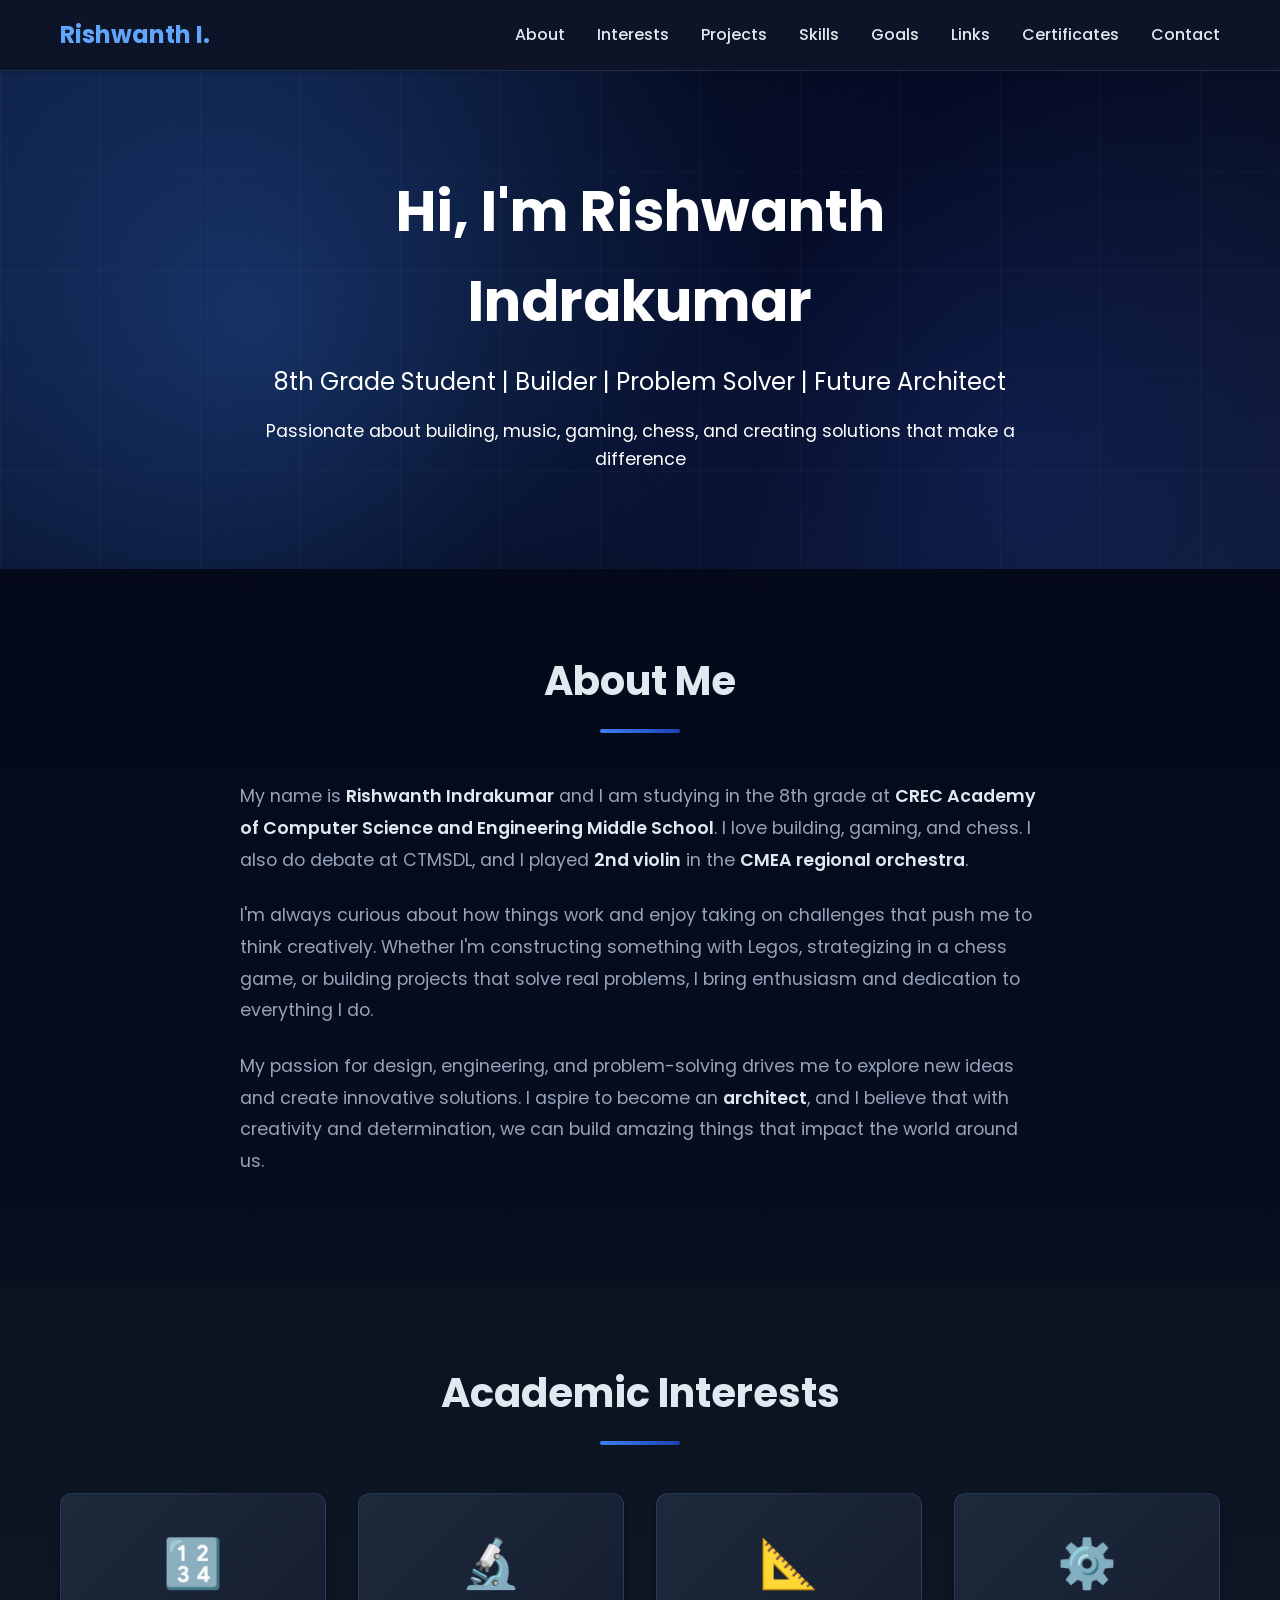
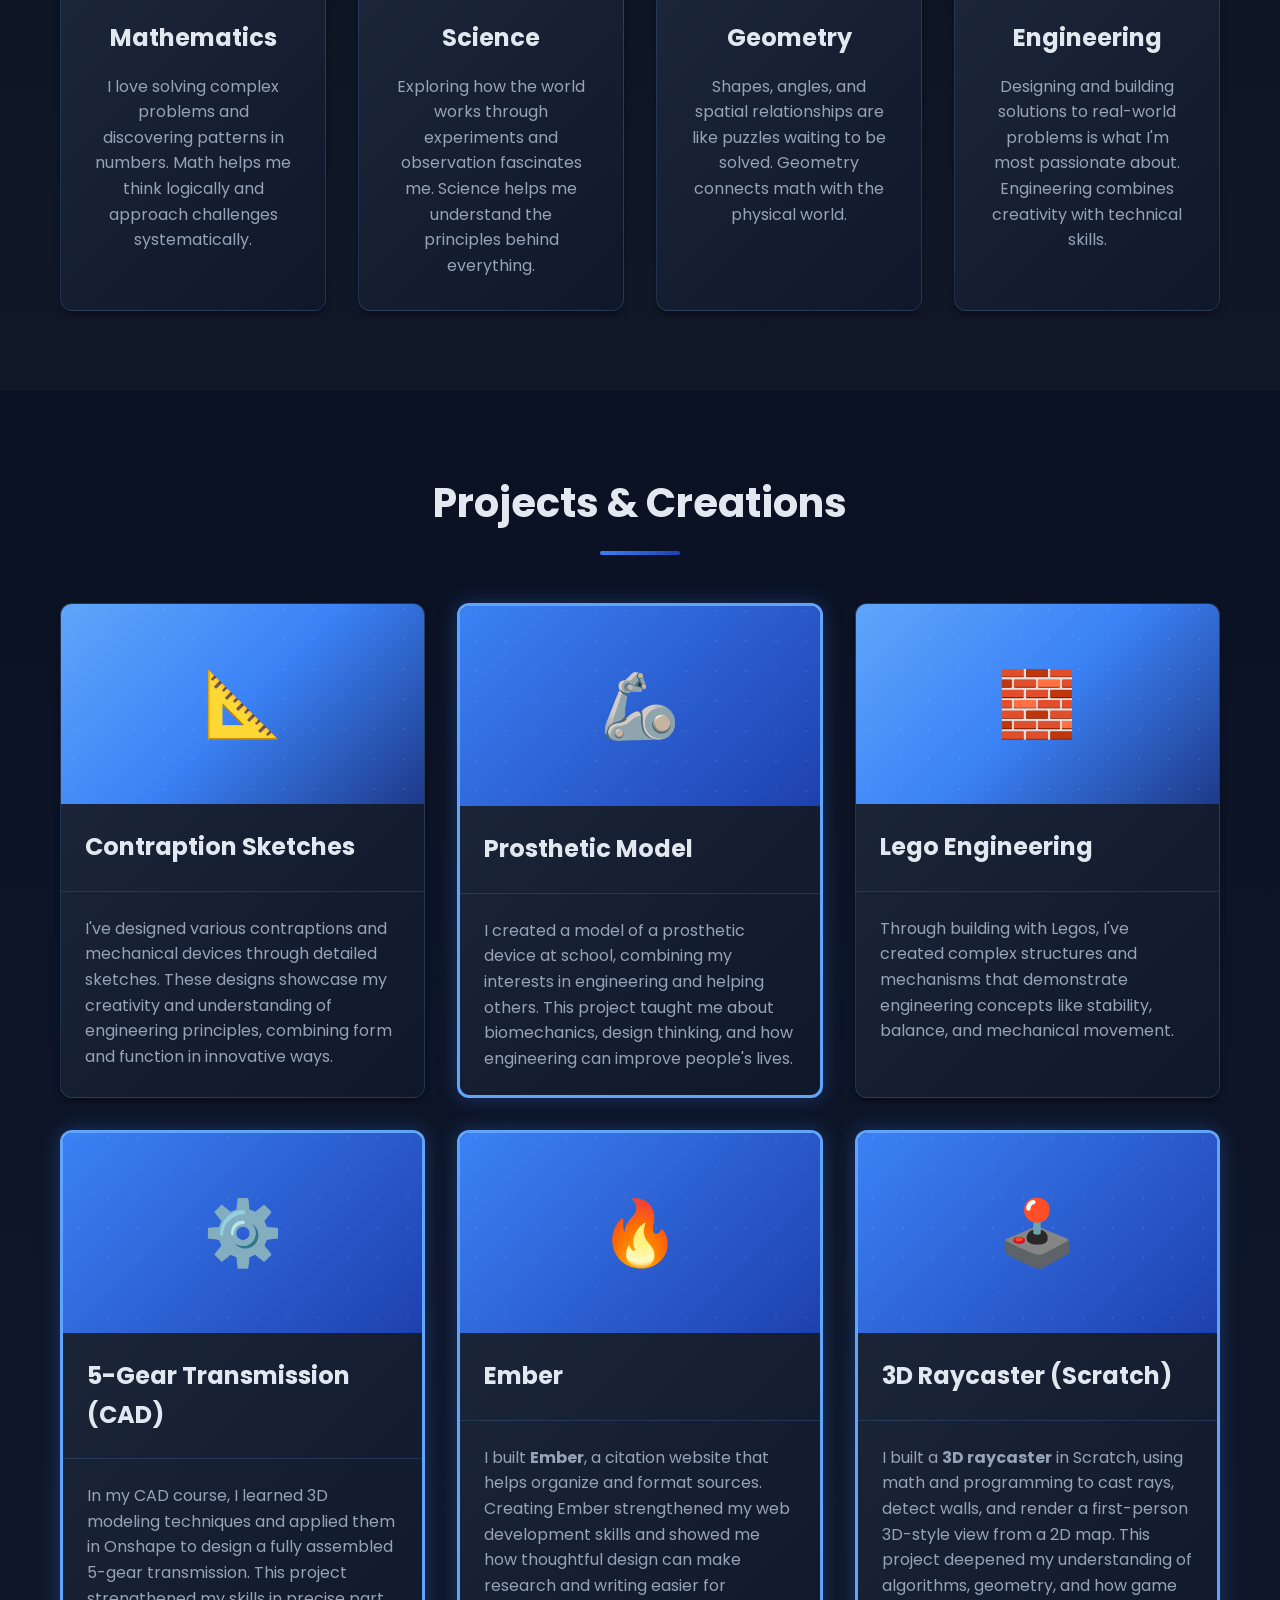
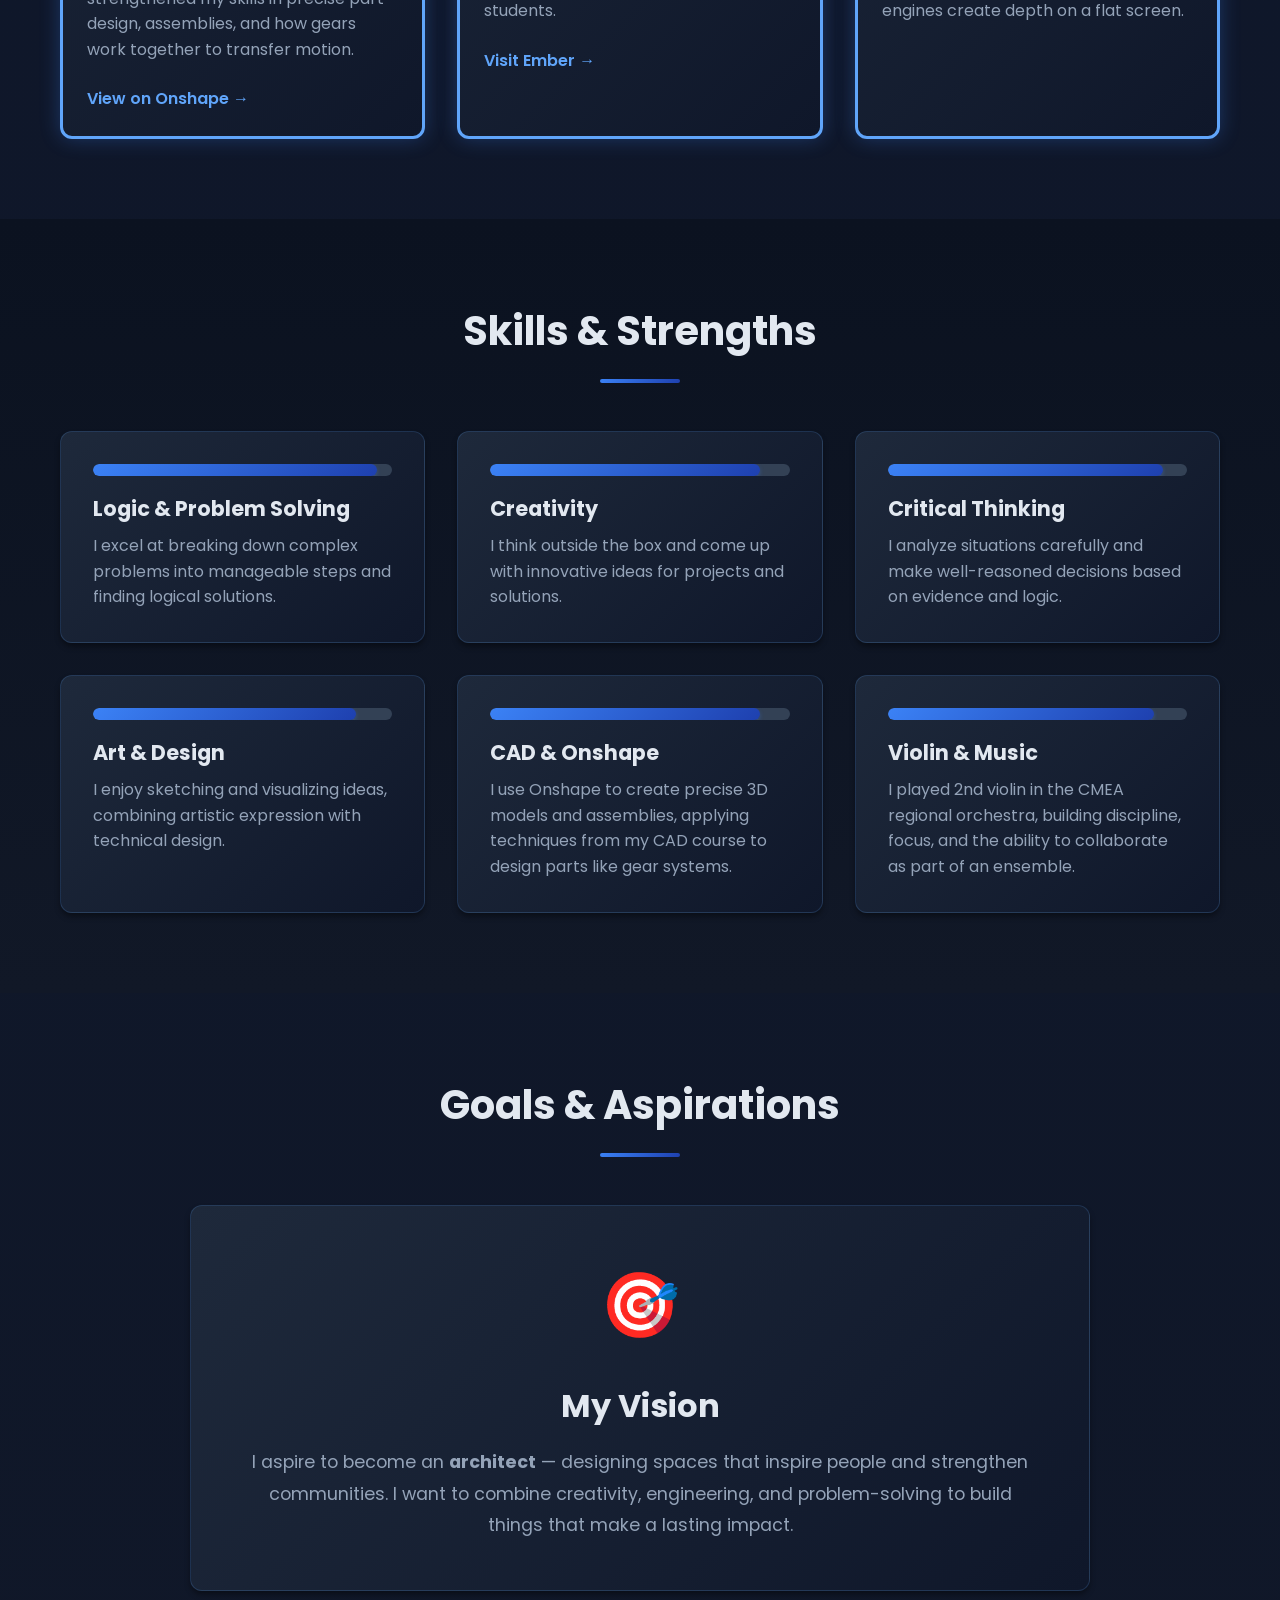
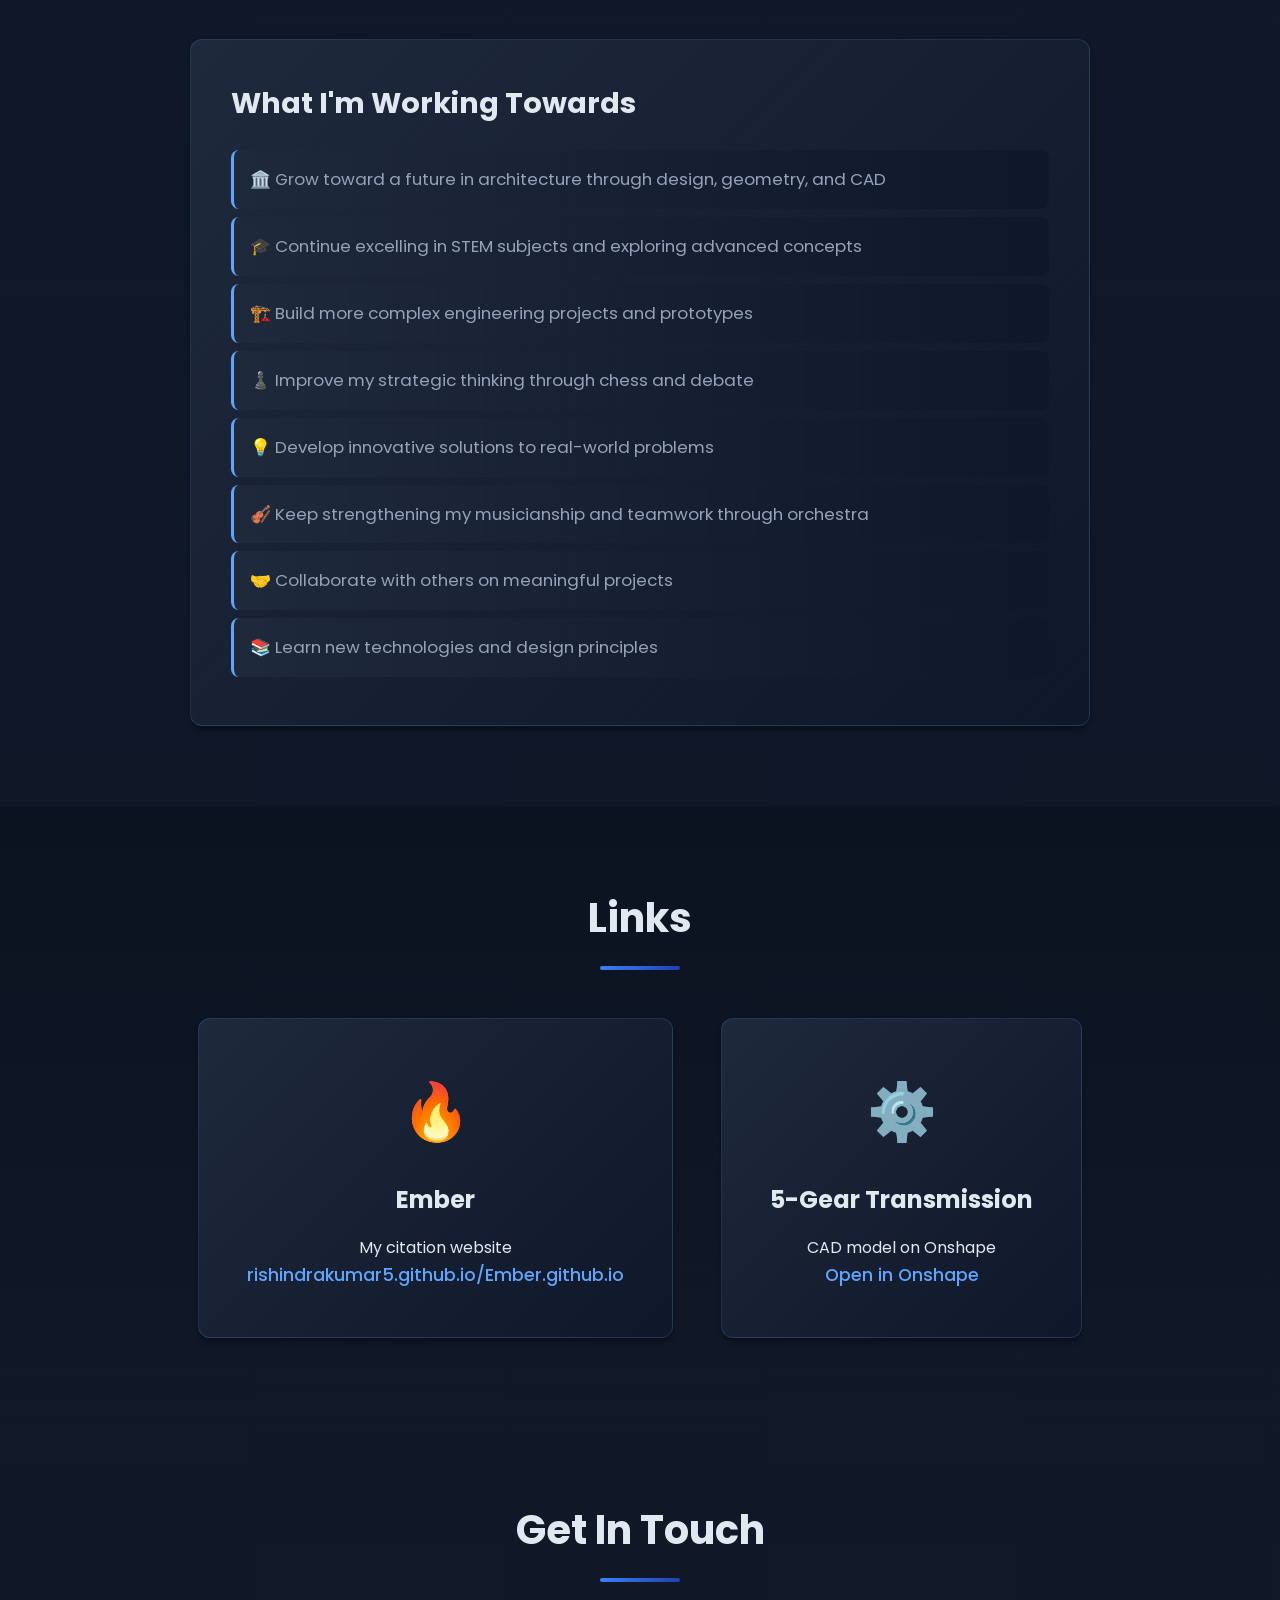
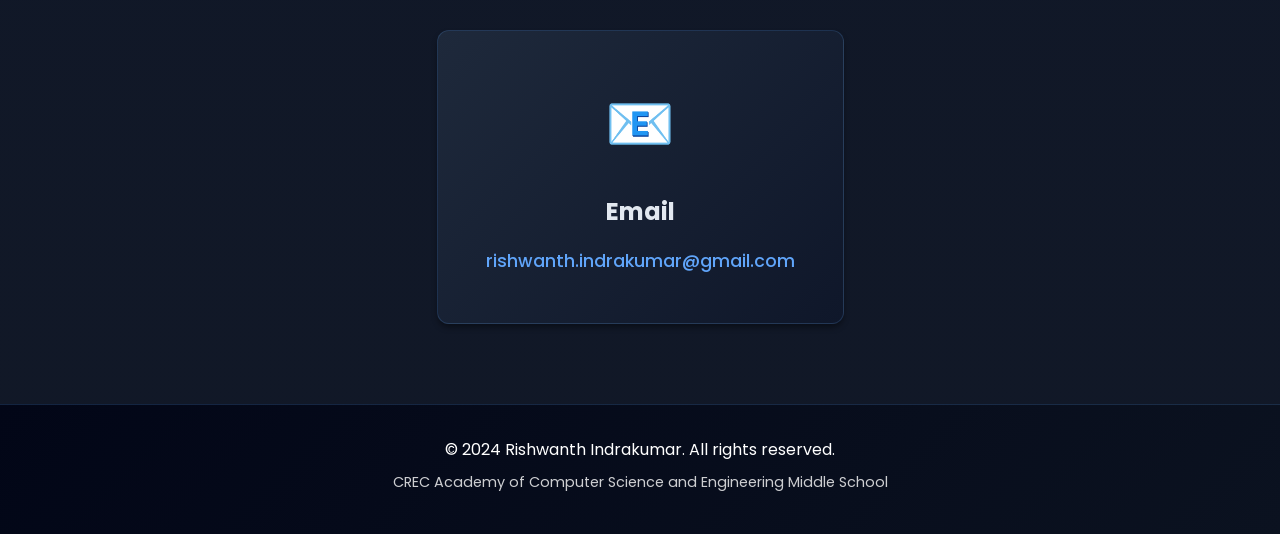
==== commit 596ffe23: "Remove Fast Thinking skill from the portfolio. Co-authored-by: Cursor <cursoragent@cursor.com>" ====
--- a/index.html
+++ b/index.html
@@ -173,13 +173,6 @@
                 </div>
                 <div class="skill-item">
                     <div class="skill-bar">
-                        <div class="skill-fill" style="width: 93%"></div>
-                    </div>
-                    <h3>Fast Thinking</h3>
-                    <p>I can process information quickly and respond effectively, especially in chess and problem-solving situations.</p>
-                </div>
-                <div class="skill-item">
-                    <div class="skill-bar">
                         <div class="skill-fill" style="width: 89%"></div>
                     </div>
                     <h3>Violin & Music</h3>
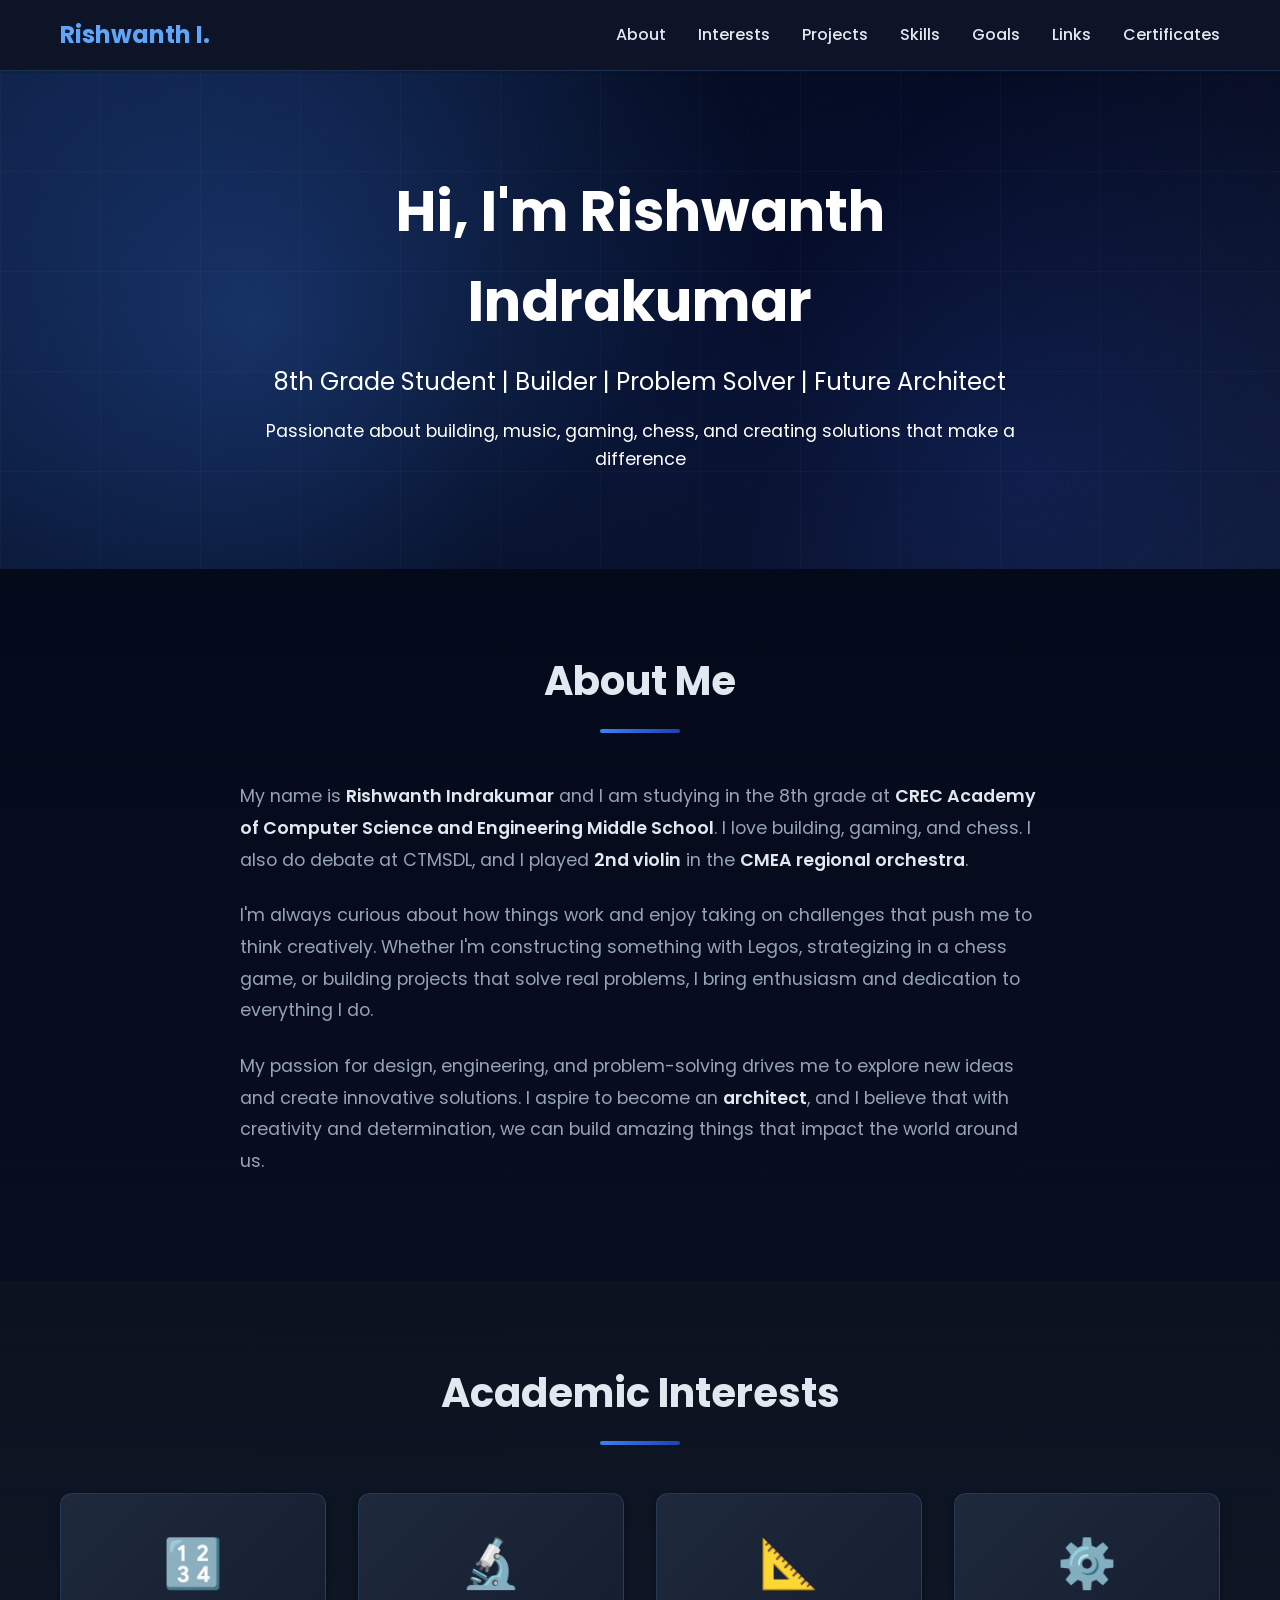
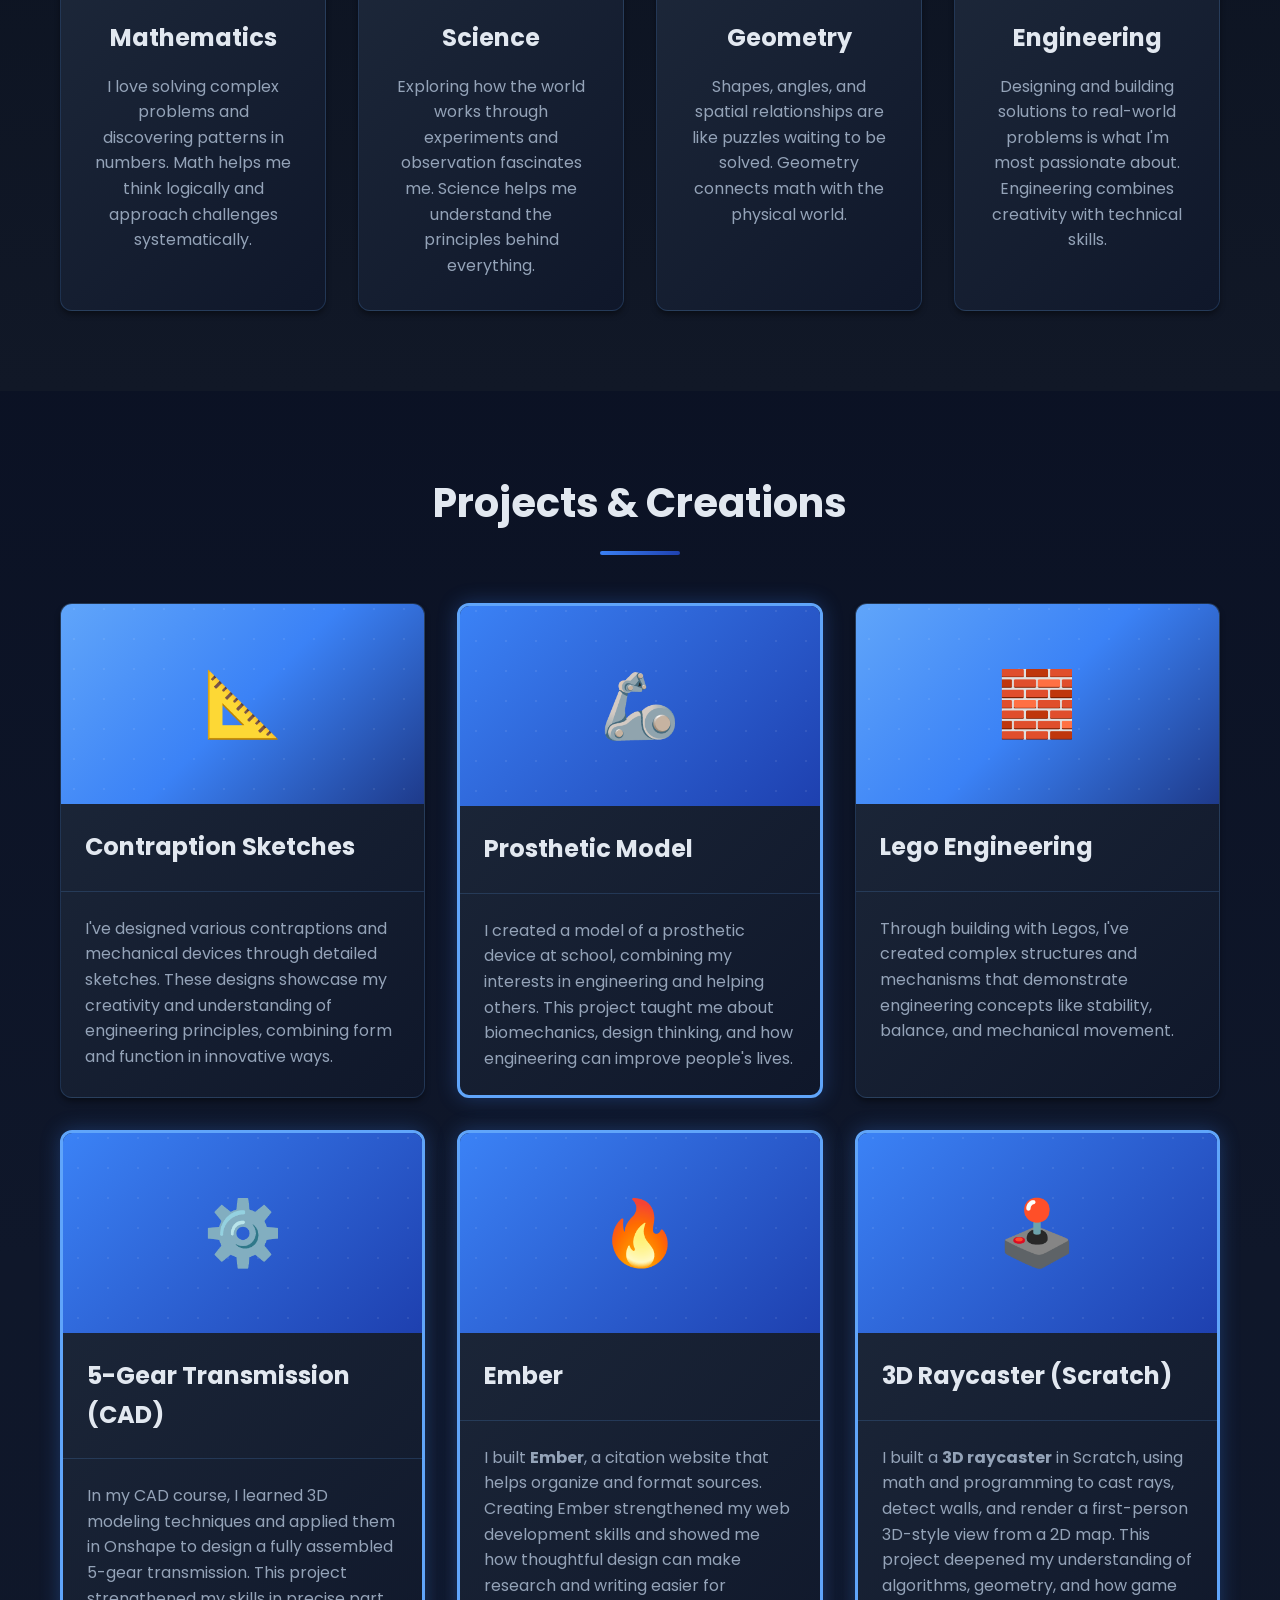
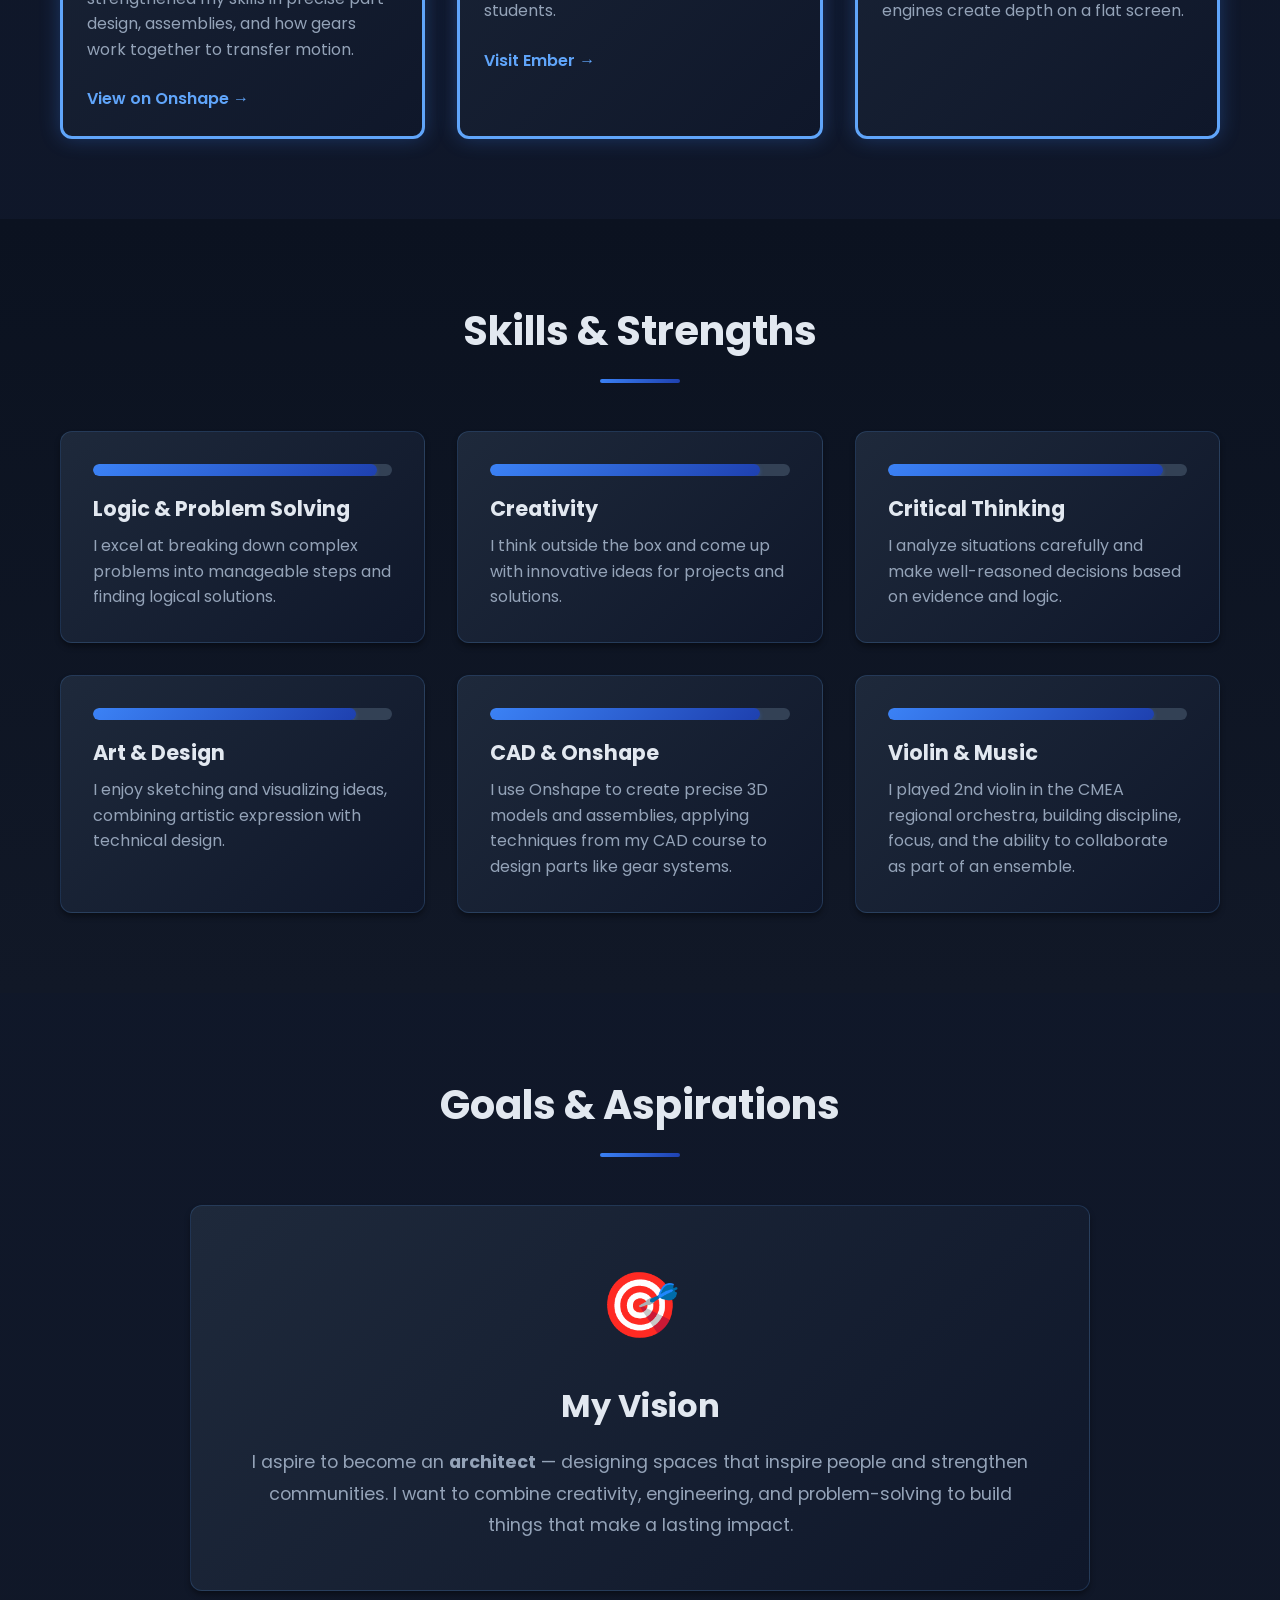
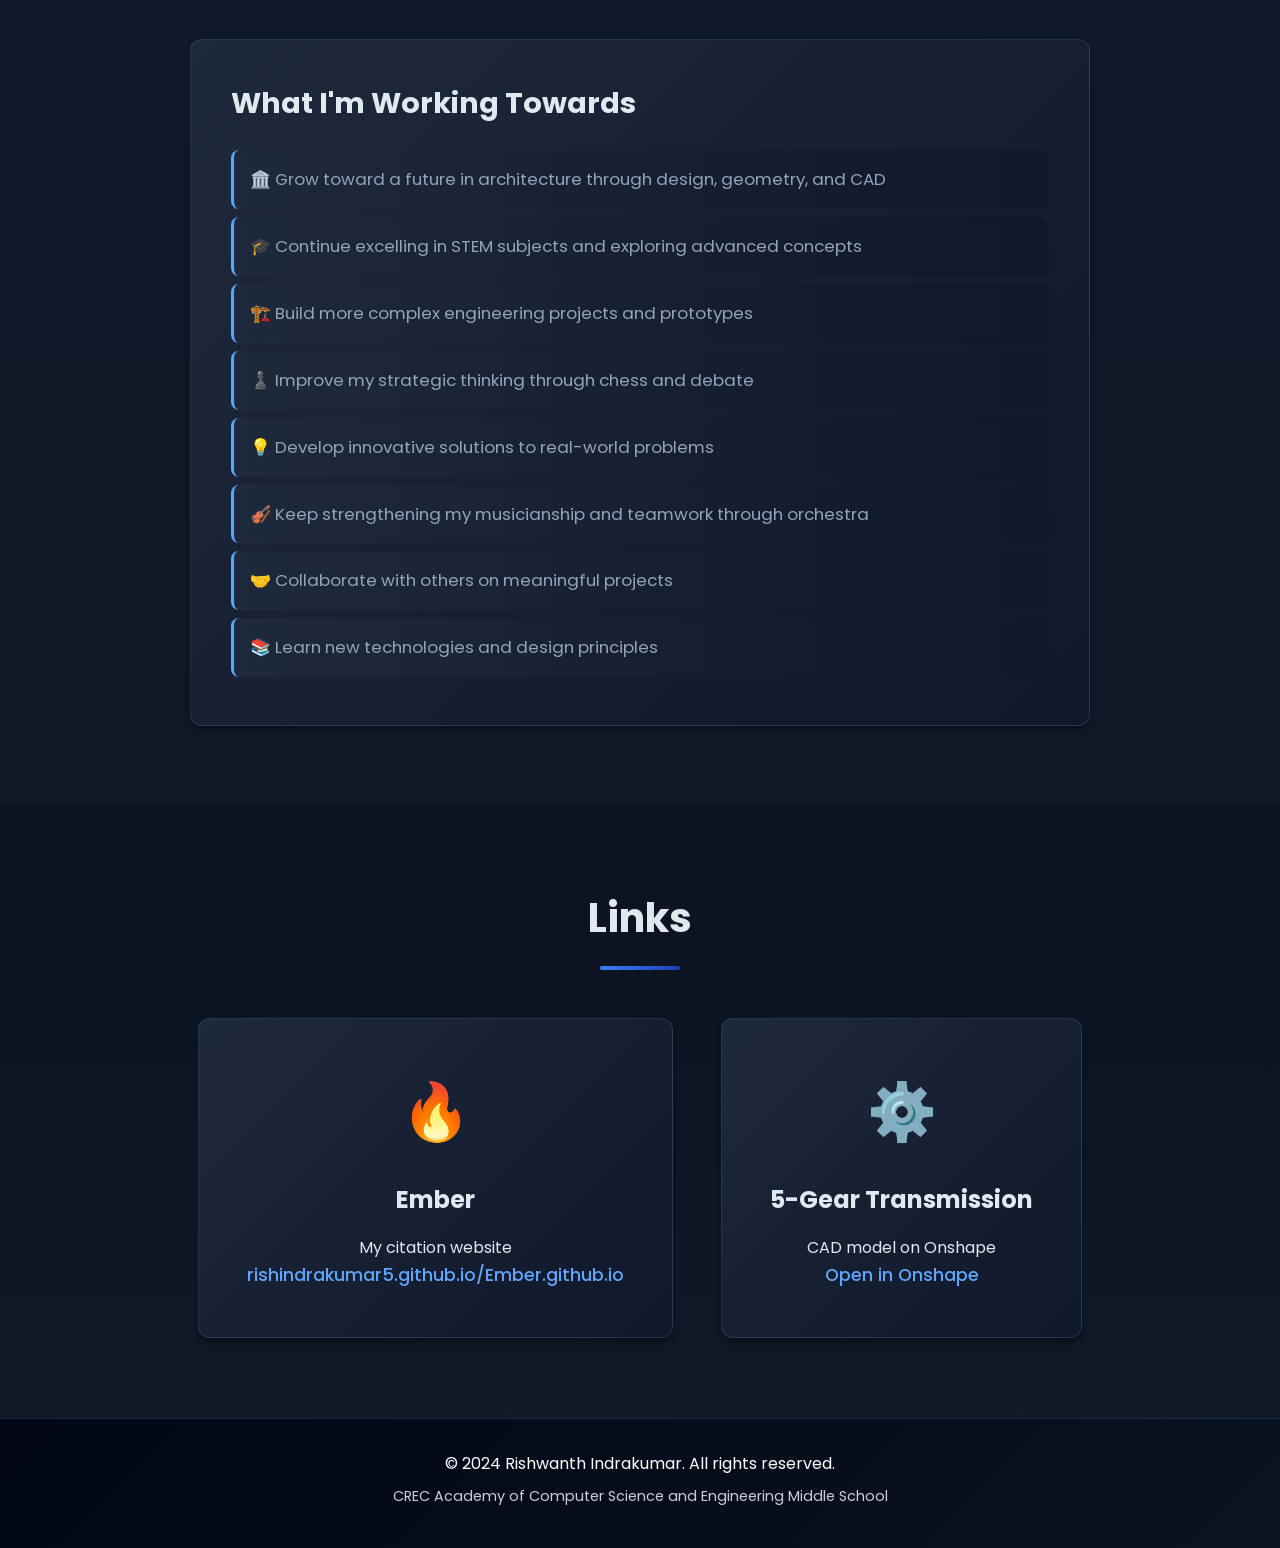
==== commit 89a2f54e: "Remove email contact section from the portfolio. Co-authored-by: Cursor <cursoragent@cursor.com>" ====
--- a/index.html
+++ b/index.html
@@ -21,7 +21,6 @@
                 <li><a href="#goals">Goals</a></li>
                 <li><a href="#links">Links</a></li>
                 <li><a href="certificates.html">Certificates</a></li>
-                <li><a href="#contact">Contact</a></li>
             </ul>
         </div>
     </nav>
@@ -230,20 +229,6 @@
         </div>
     </section>
 
-    <!-- Contact Section -->
-    <section id="contact" class="section">
-        <div class="container">
-            <h2 class="section-title">Get In Touch</h2>
-            <div class="contact-content">
-                <div class="contact-card">
-                    <div class="contact-icon">📧</div>
-                    <h3>Email</h3>
-                    <p><a href="mailto:rishwanth.indrakumar@gmail.com">rishwanth.indrakumar@gmail.com</a></p>
-                </div>
-            </div>
-        </div>
-    </section>
-
     <!-- Footer -->
     <footer class="footer">
         <div class="container">
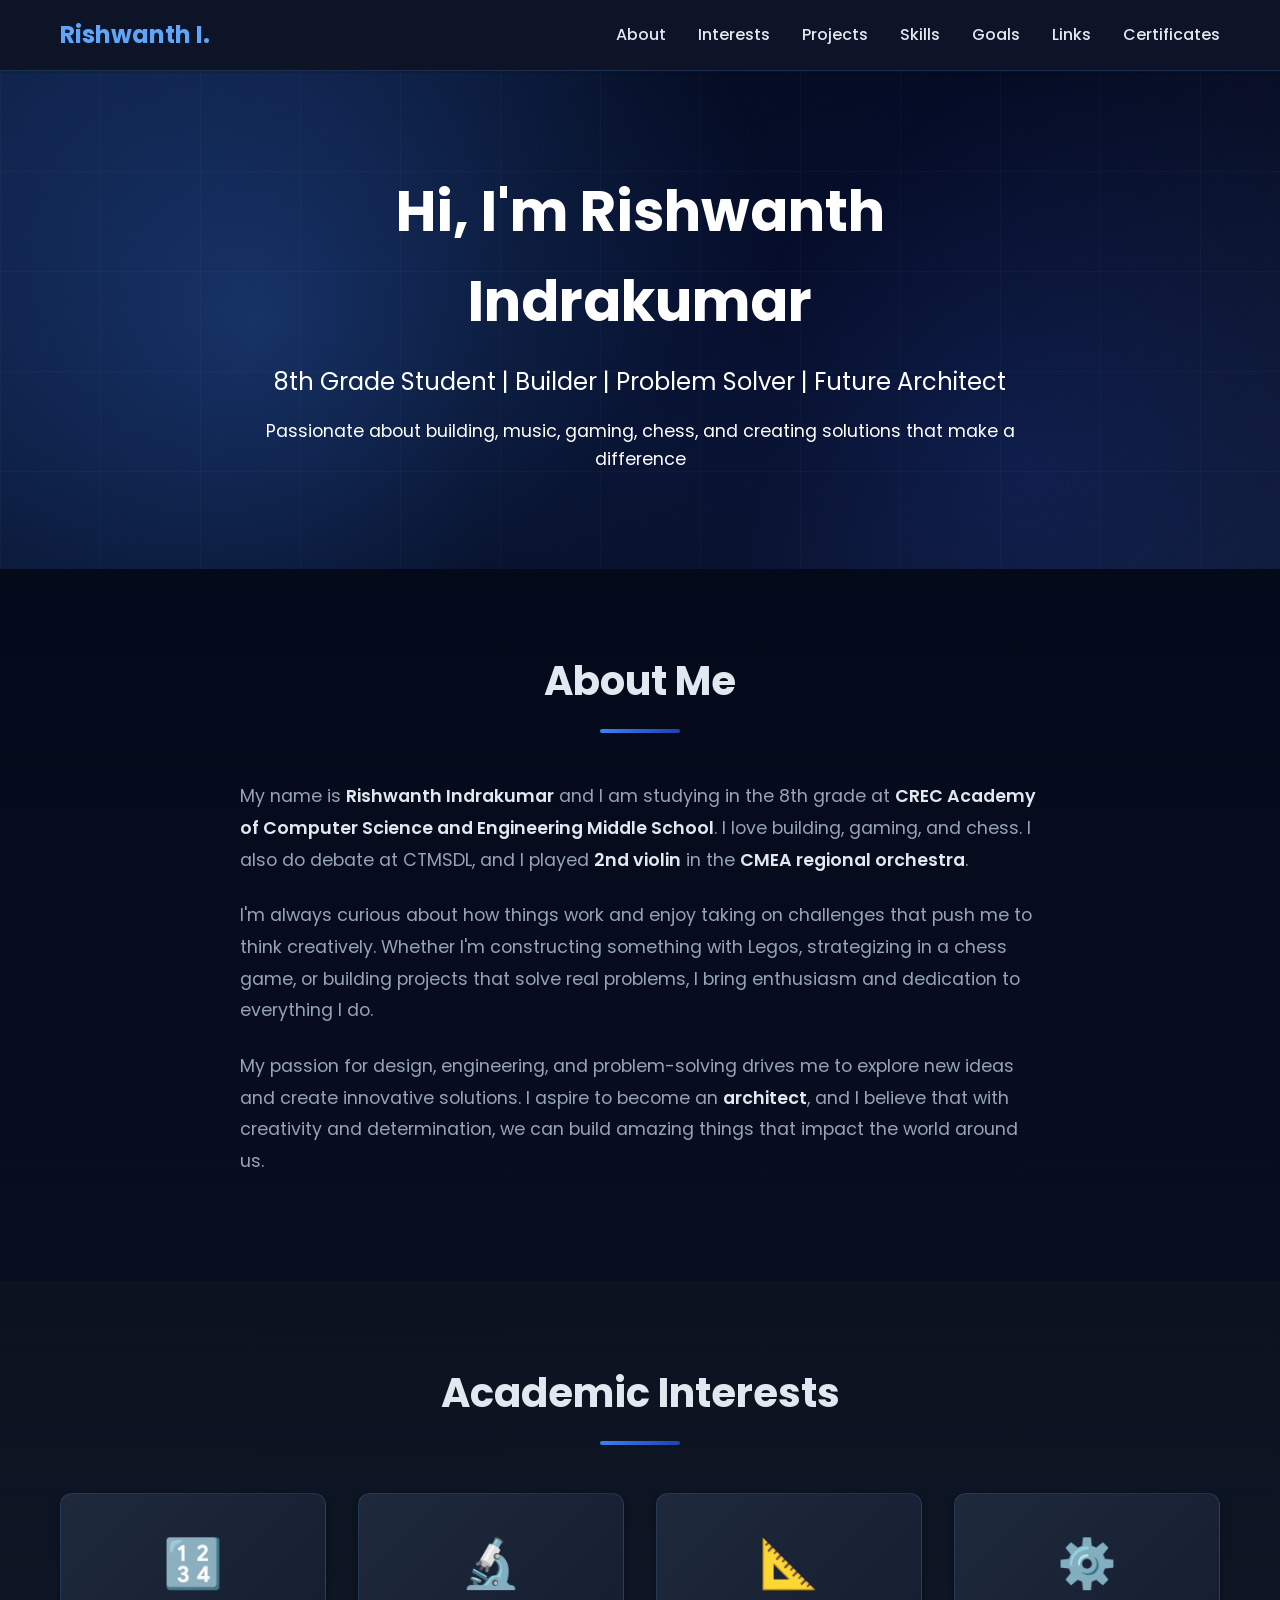
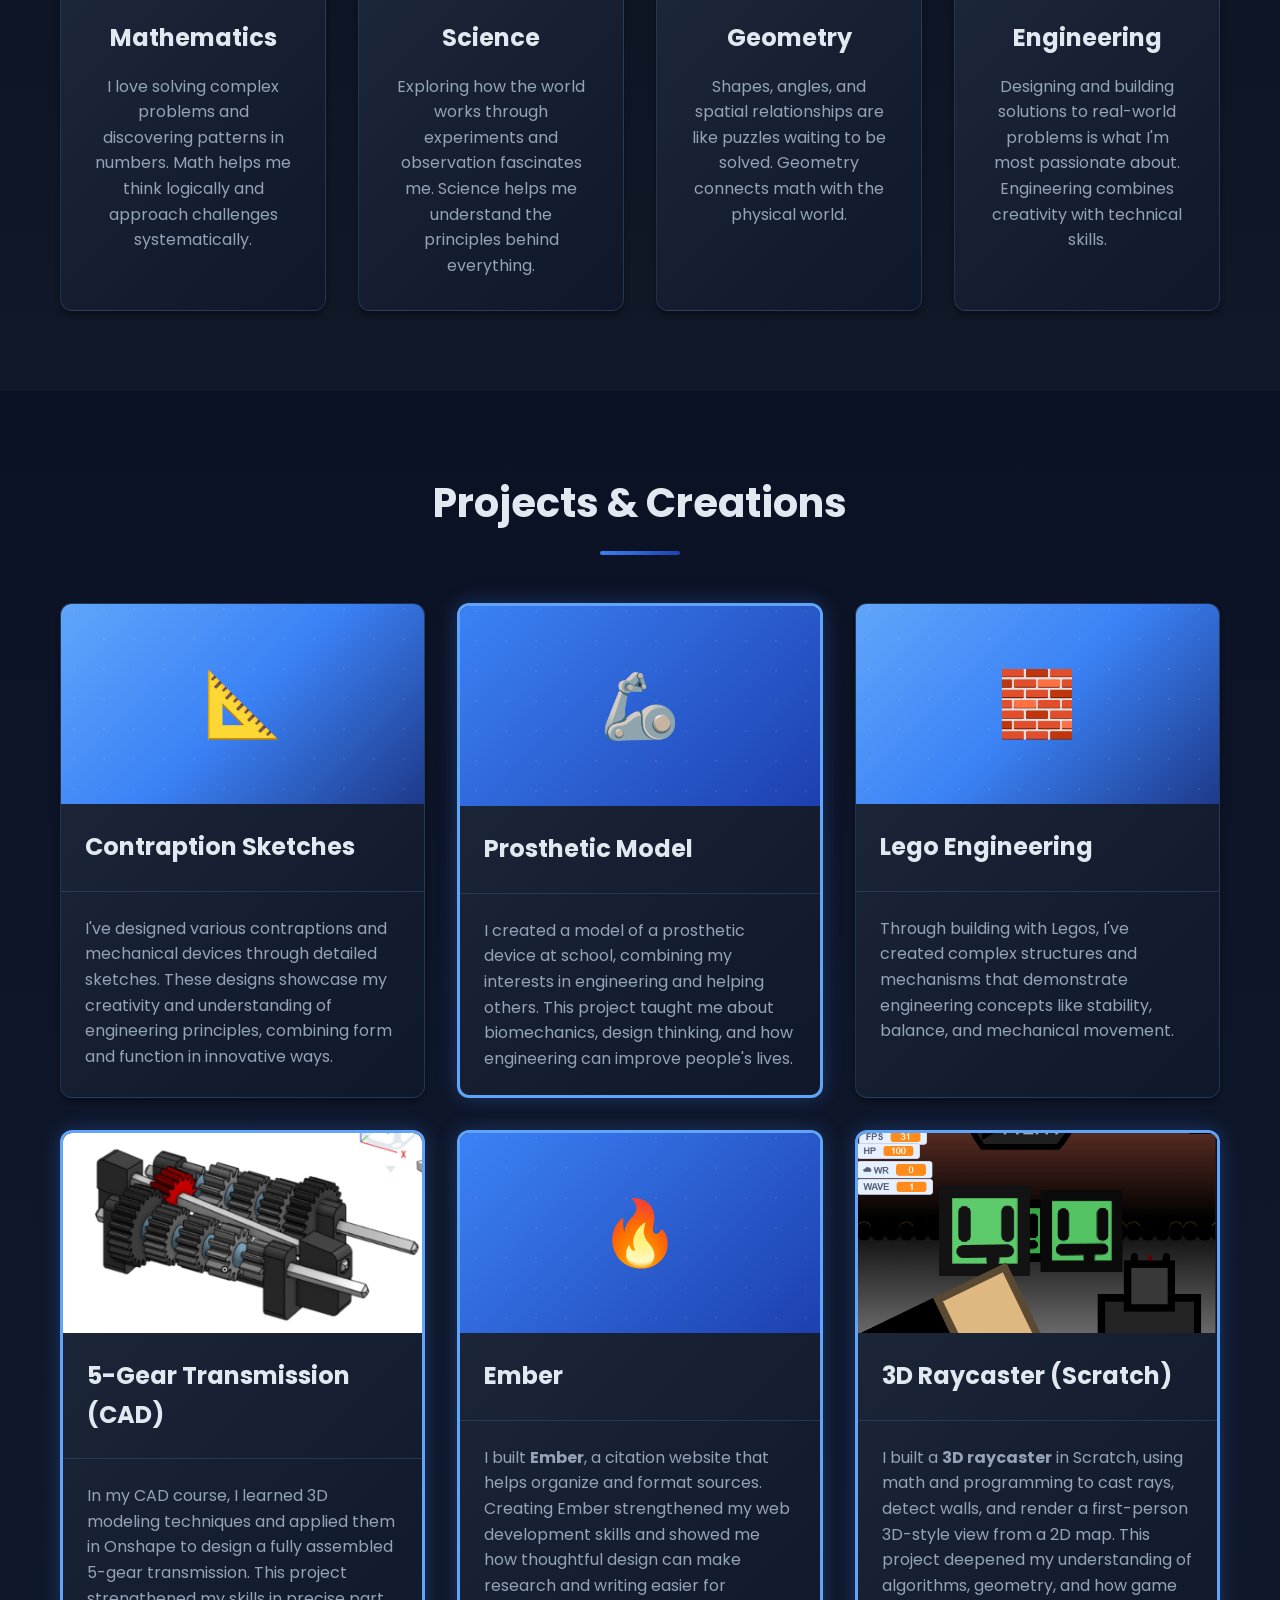
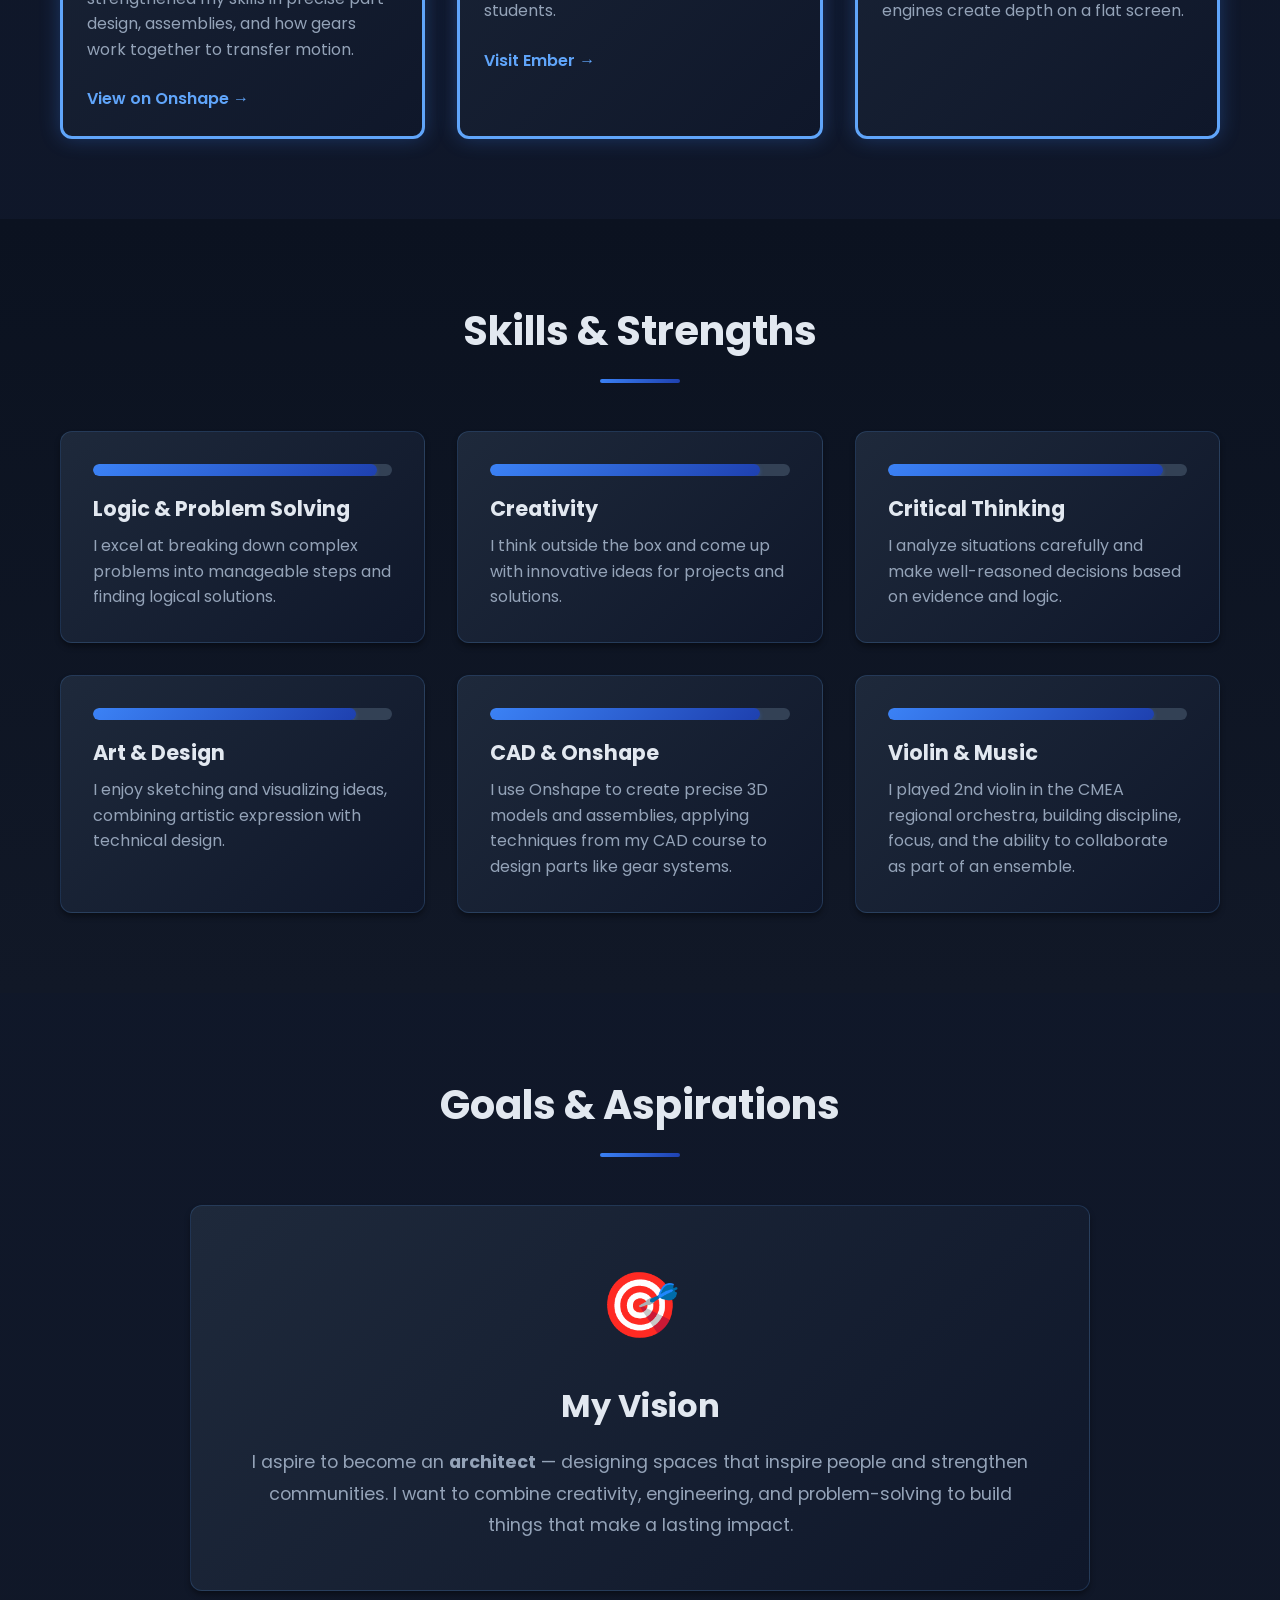
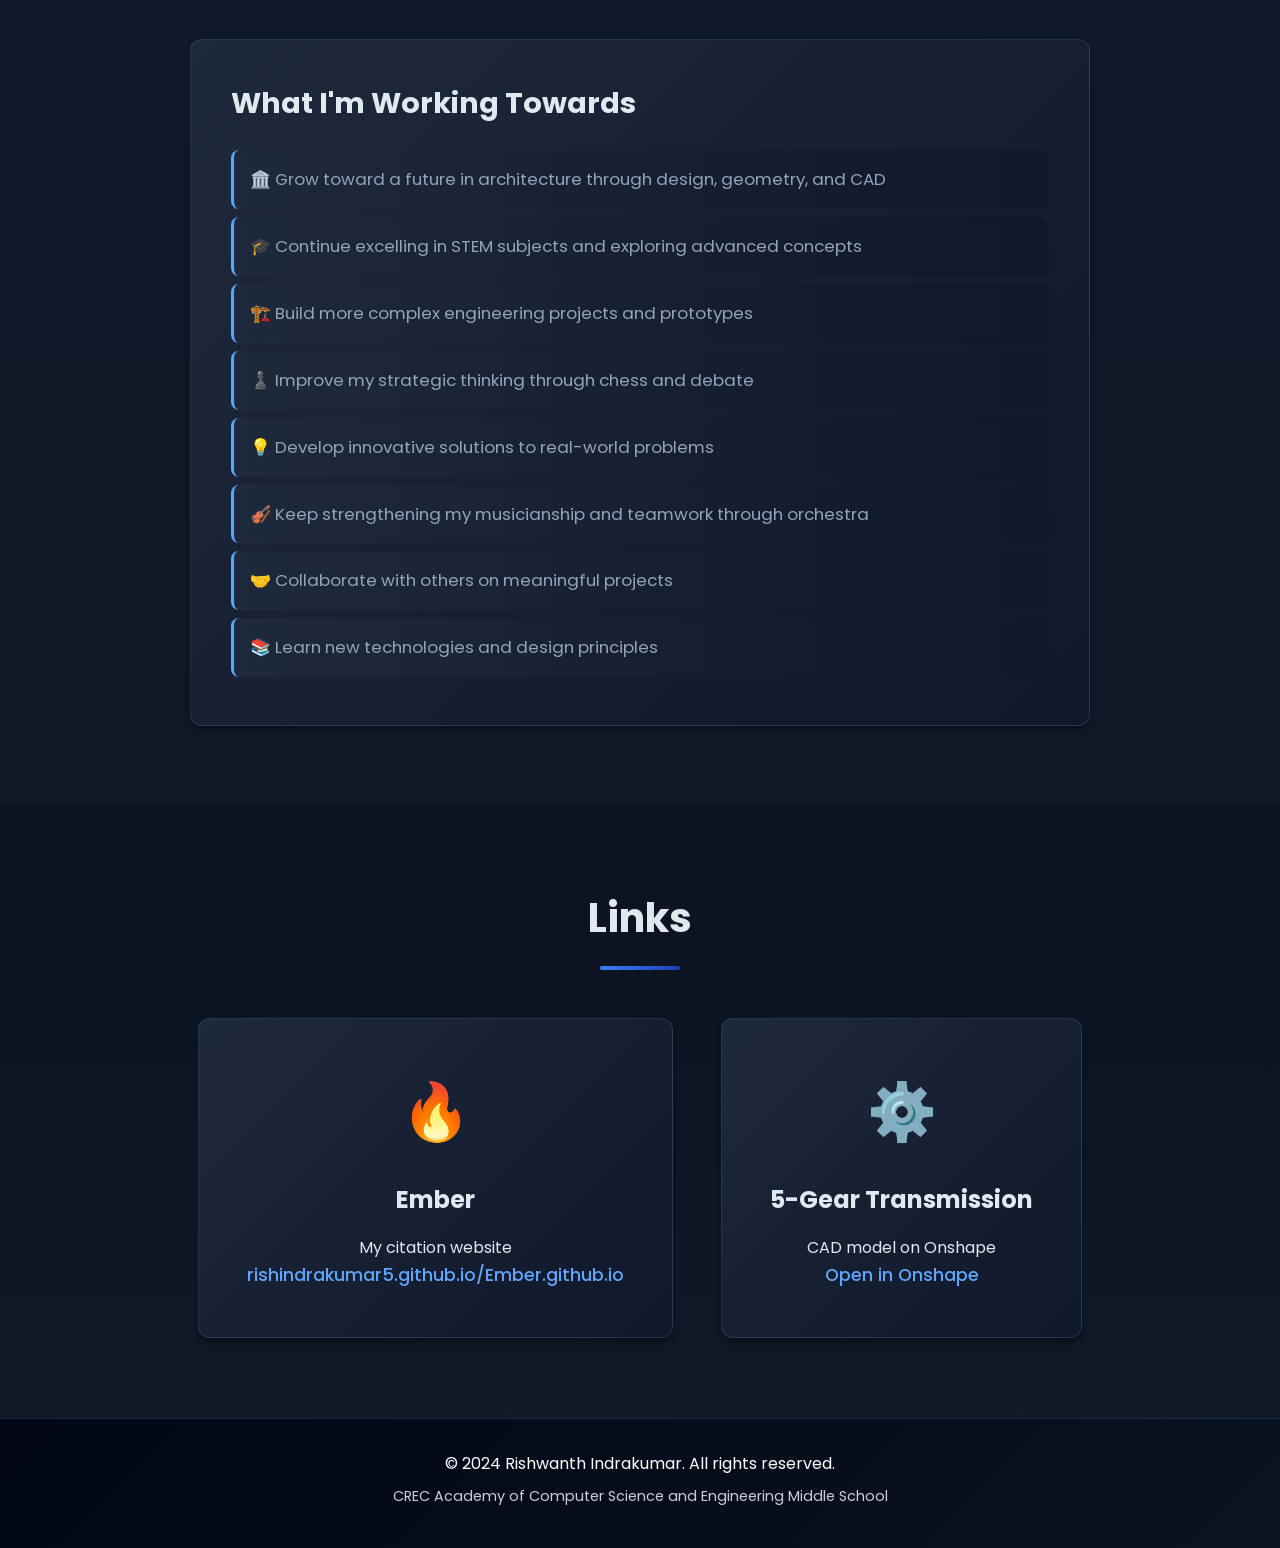
==== commit faddfec0: "Add project screenshots for raycaster and gear transmission. Co-authored-by: Cursor <cursoragent@cur" ====
--- a/index.html
+++ b/index.html
@@ -104,8 +104,8 @@
                     <p>Through building with Legos, I've created complex structures and mechanisms that demonstrate engineering concepts like stability, balance, and mechanical movement.</p>
                 </div>
                 <div class="project-card featured">
-                    <div class="project-image-placeholder featured-bg">
-                        <span class="project-icon">⚙️</span>
+                    <div class="project-image-placeholder project-image-photo featured-bg">
+                        <img src="images/gear-transmission.png" alt="5-gear transmission CAD model in Onshape">
                     </div>
                     <h3>5-Gear Transmission (CAD)</h3>
                     <p>In my CAD course, I learned 3D modeling techniques and applied them in Onshape to design a fully assembled 5-gear transmission. This project strengthened my skills in precise part design, assemblies, and how gears work together to transfer motion.</p>
@@ -120,8 +120,8 @@
                     <p class="project-link"><a href="https://rishindrakumar5.github.io/Ember.github.io/" target="_blank" rel="noopener noreferrer">Visit Ember →</a></p>
                 </div>
                 <div class="project-card featured">
-                    <div class="project-image-placeholder featured-bg">
-                        <span class="project-icon">🕹️</span>
+                    <div class="project-image-placeholder project-image-photo featured-bg">
+                        <img src="images/raycaster.png" alt="3D raycaster game made in Scratch">
                     </div>
                     <h3>3D Raycaster (Scratch)</h3>
                     <p>I built a <strong>3D raycaster</strong> in Scratch, using math and programming to cast rays, detect walls, and render a first-person 3D-style view from a 2D map. This project deepened my understanding of algorithms, geometry, and how game engines create depth on a flat screen.</p>
--- a/styles.css
+++ b/styles.css
@@ -332,6 +332,24 @@
     position: relative;
 }
 
+.project-image-photo {
+    background: #0f172a !important;
+    padding: 0;
+}
+
+.project-image-photo::before {
+    display: none;
+}
+
+.project-image-photo img {
+    width: 100%;
+    height: 100%;
+    object-fit: cover;
+    display: block;
+    position: relative;
+    z-index: 1;
+}
+
 .project-card h3 {
     padding: 1.5rem;
     font-size: 1.5rem;
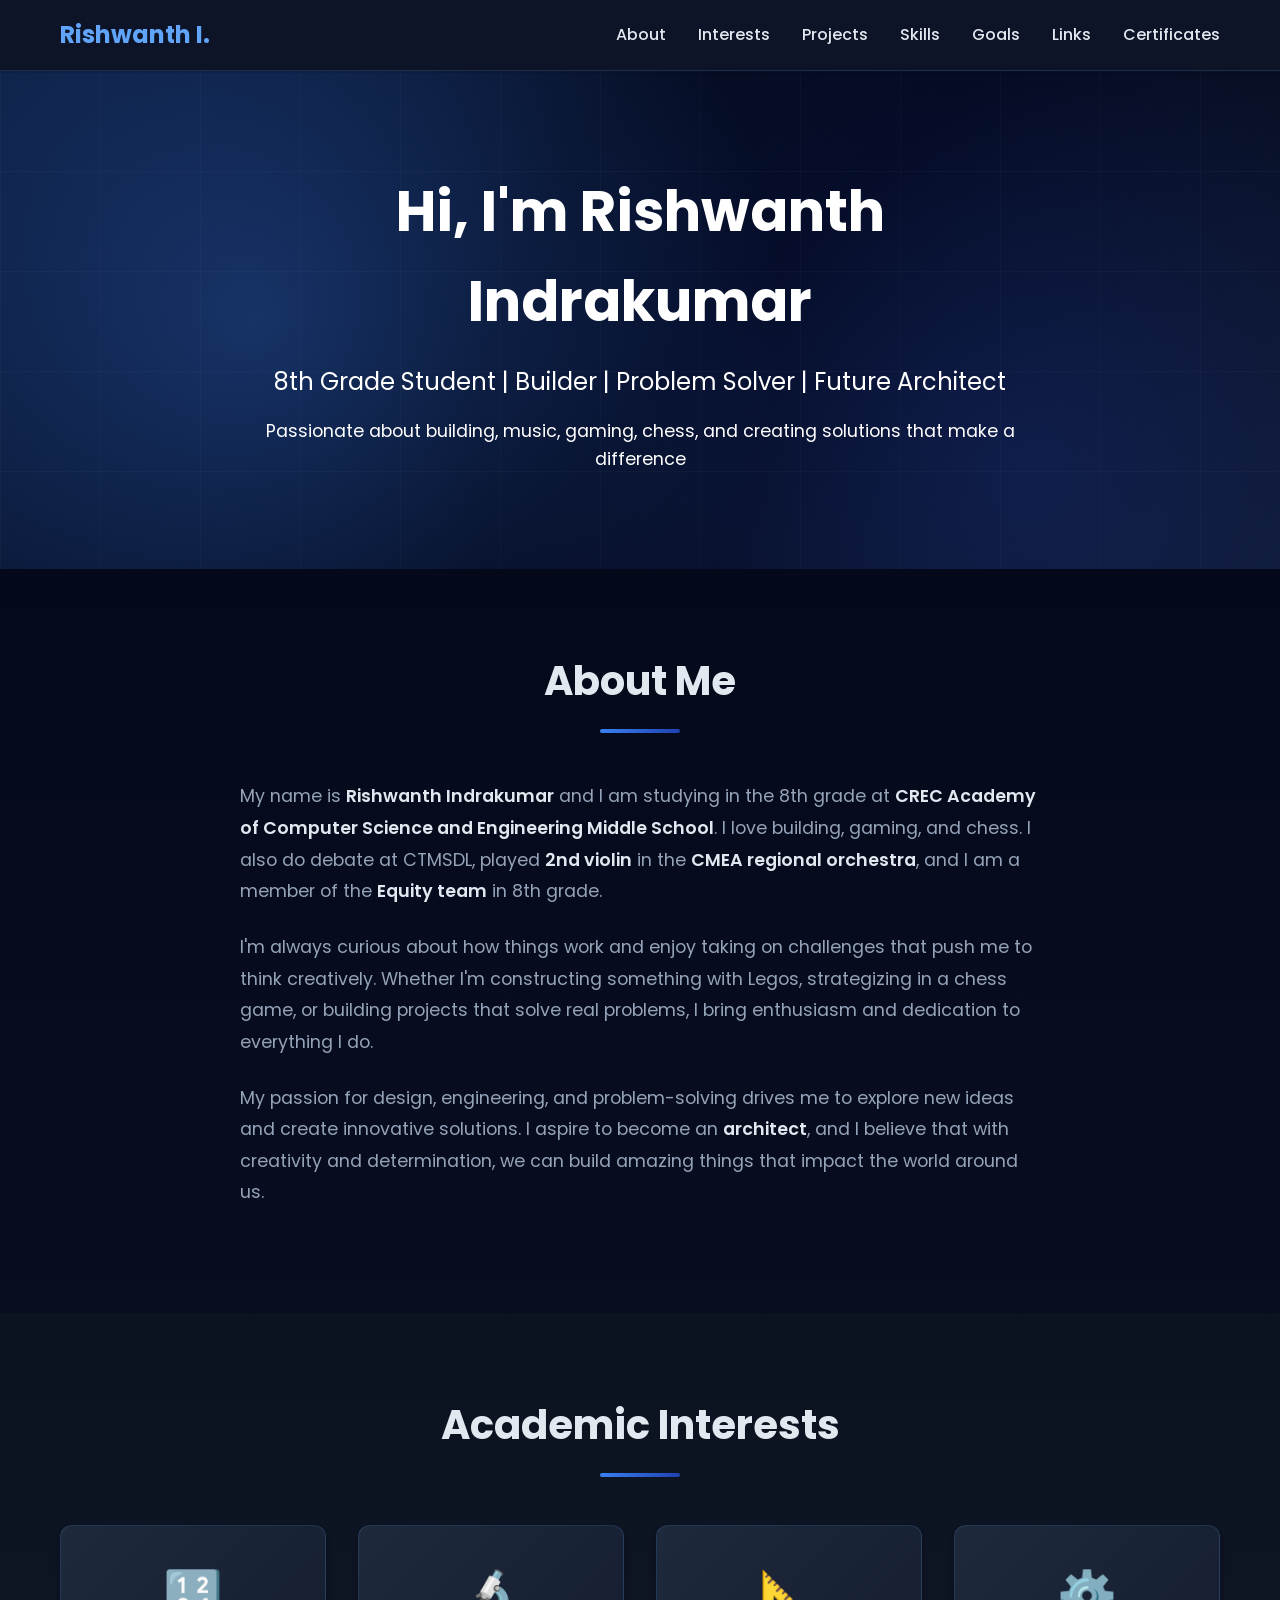
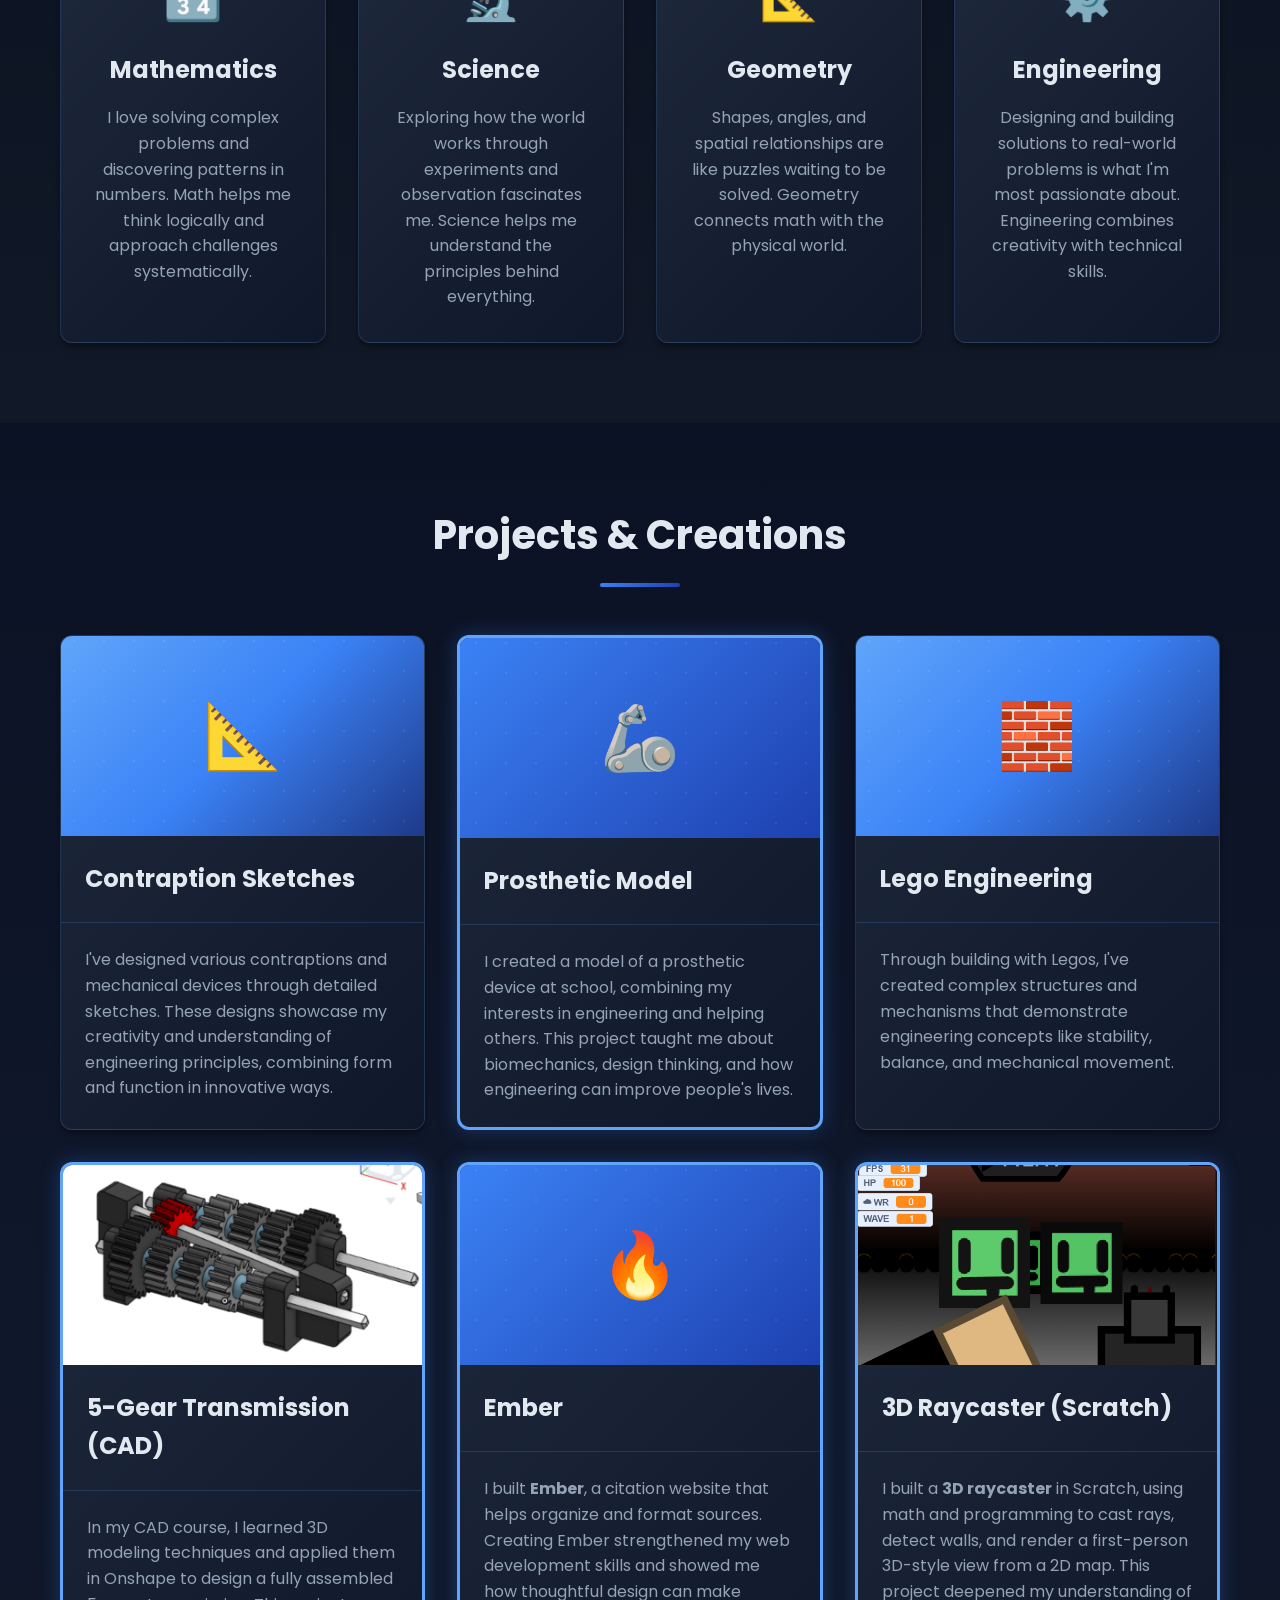
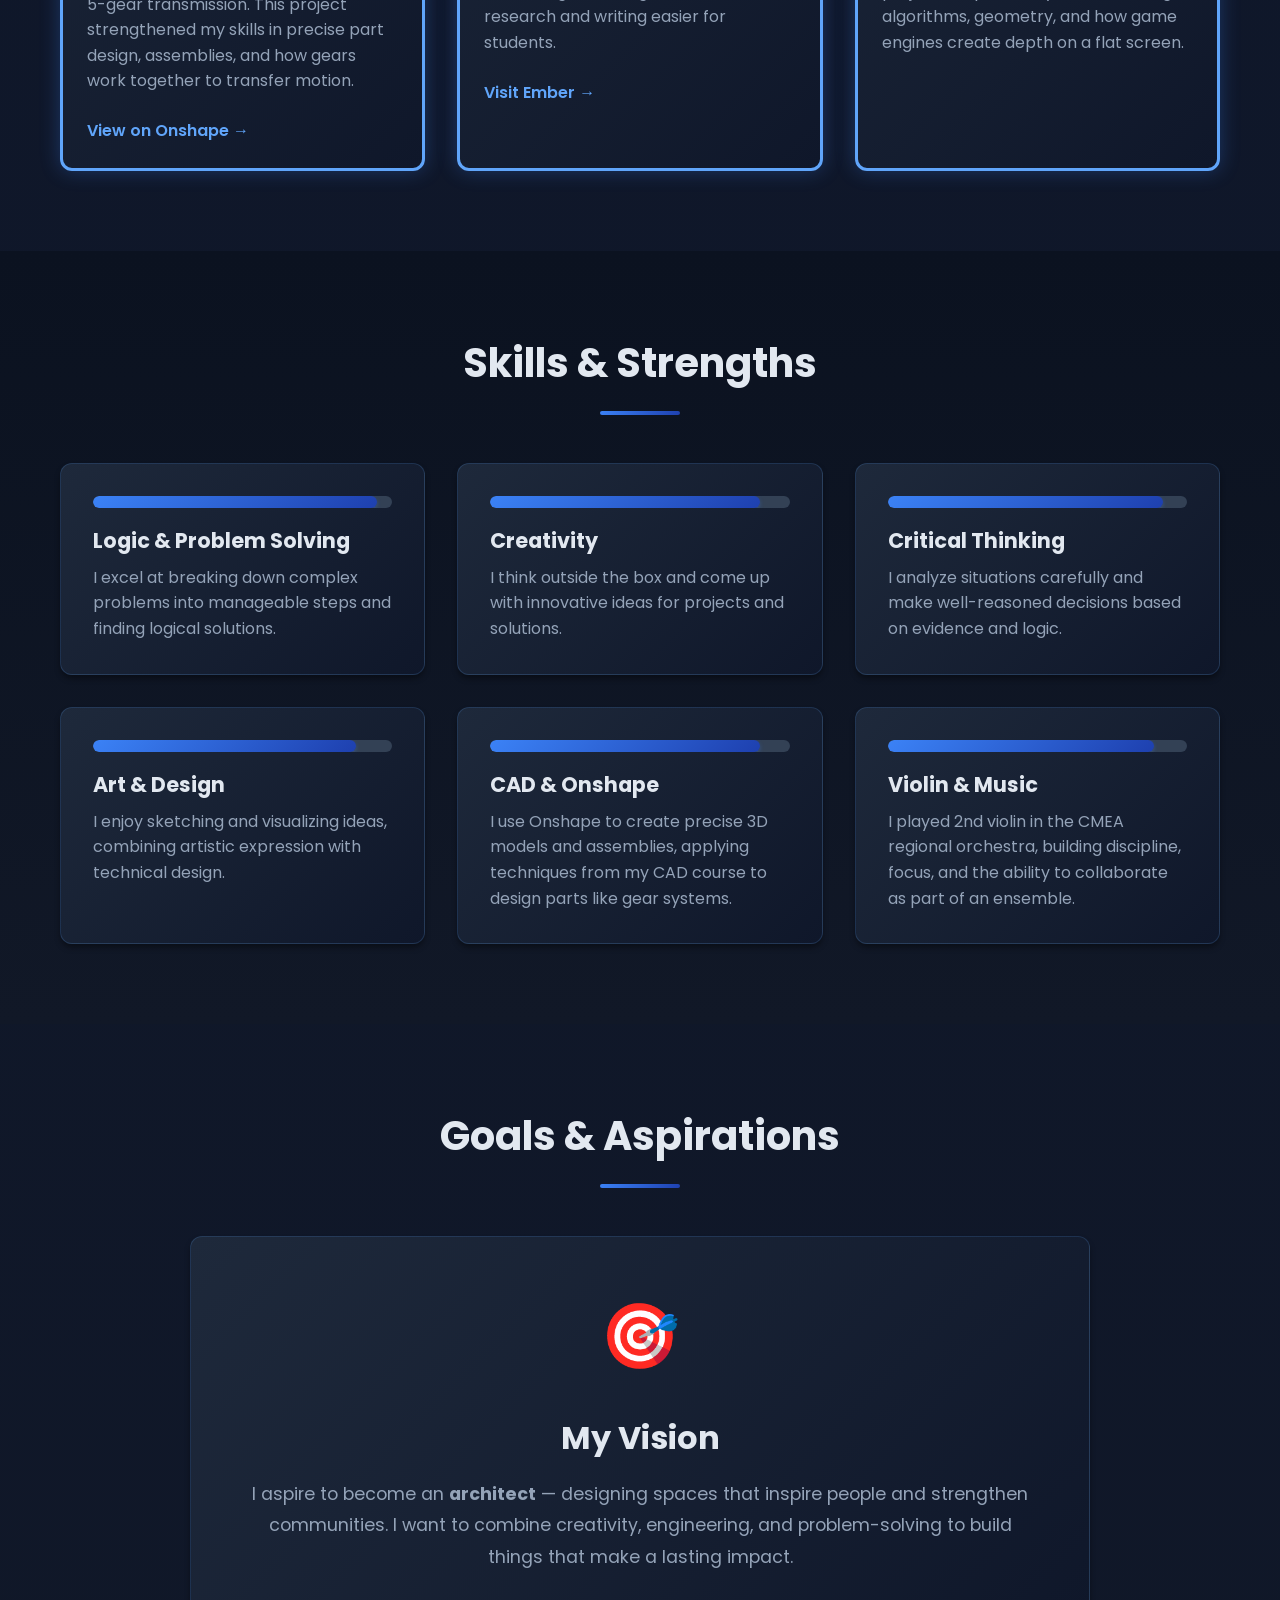
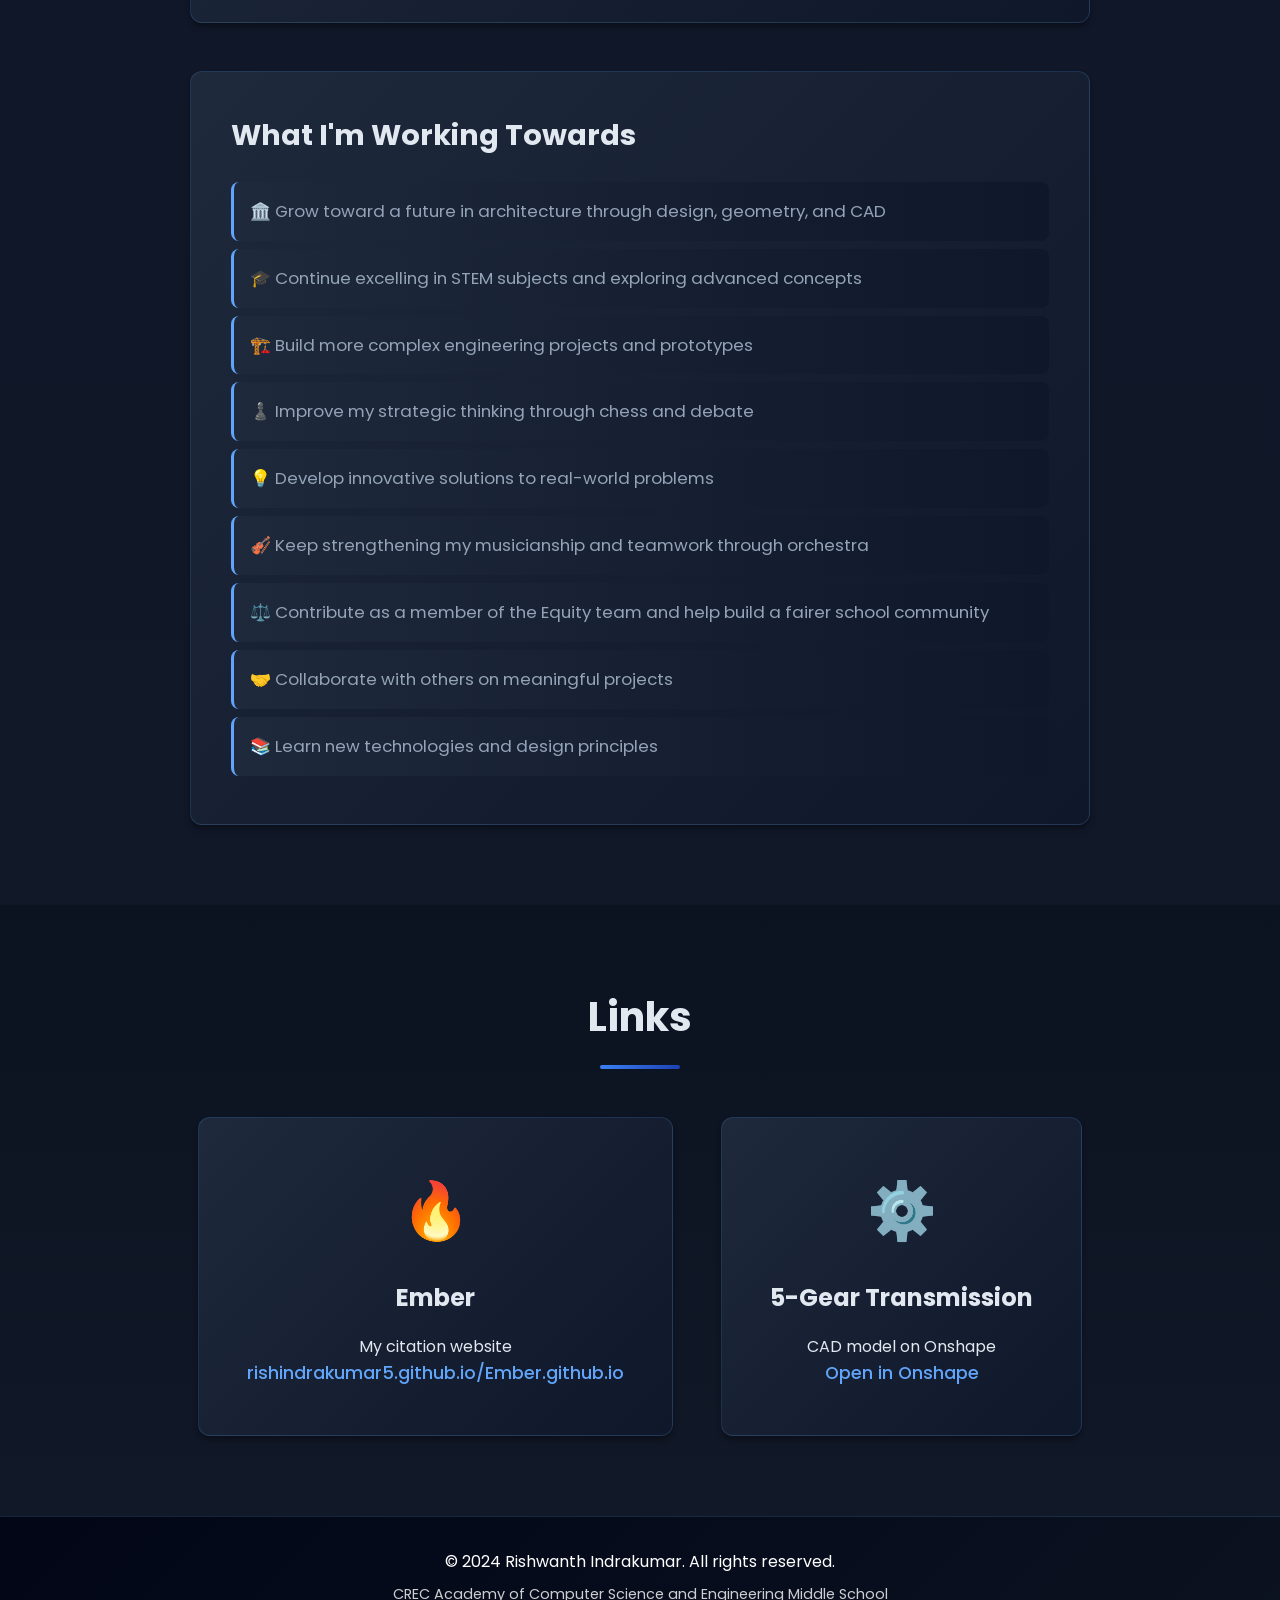
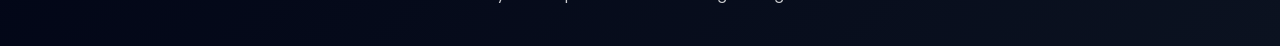
==== commit d718e477: "Add Equity team membership to the portfolio. Co-authored-by: Cursor <cursoragent@cursor.com>" ====
--- a/index.html
+++ b/index.html
@@ -40,7 +40,7 @@
             <h2 class="section-title">About Me</h2>
             <div class="about-content">
                 <div class="about-text">
-                    <p>My name is <strong>Rishwanth Indrakumar</strong> and I am studying in the <span data-grade="label" data-case="lower">8th grade</span> at <strong>CREC Academy of Computer Science and Engineering Middle School</strong>. I love building, gaming, and chess. I also do debate at CTMSDL, and I played <strong>2nd violin</strong> in the <strong>CMEA regional orchestra</strong>.</p>
+                    <p>My name is <strong>Rishwanth Indrakumar</strong> and I am studying in the <span data-grade="label" data-case="lower">8th grade</span> at <strong>CREC Academy of Computer Science and Engineering Middle School</strong>. I love building, gaming, and chess. I also do debate at CTMSDL, played <strong>2nd violin</strong> in the <strong>CMEA regional orchestra</strong>, and I am a member of the <strong>Equity team</strong> in 8th grade.</p>
                     <p>I'm always curious about how things work and enjoy taking on challenges that push me to think creatively. Whether I'm constructing something with Legos, strategizing in a chess game, or building projects that solve real problems, I bring enthusiasm and dedication to everything I do.</p>
                     <p>My passion for design, engineering, and problem-solving drives me to explore new ideas and create innovative solutions. I aspire to become an <strong>architect</strong>, and I believe that with creativity and determination, we can build amazing things that impact the world around us.</p>
                 </div>
@@ -105,7 +105,7 @@
                 </div>
                 <div class="project-card featured">
                     <div class="project-image-placeholder project-image-photo featured-bg">
-                        <img src="images/gear-transmission.png" alt="5-gear transmission CAD model in Onshape">
+                        <img src="images/gear-transmission.png?v=4" alt="5-gear transmission CAD model in Onshape">
                     </div>
                     <h3>5-Gear Transmission (CAD)</h3>
                     <p>In my CAD course, I learned 3D modeling techniques and applied them in Onshape to design a fully assembled 5-gear transmission. This project strengthened my skills in precise part design, assemblies, and how gears work together to transfer motion.</p>
@@ -121,7 +121,7 @@
                 </div>
                 <div class="project-card featured">
                     <div class="project-image-placeholder project-image-photo featured-bg">
-                        <img src="images/raycaster.png" alt="3D raycaster game made in Scratch">
+                        <img src="images/raycaster.png?v=4" alt="3D raycaster game made in Scratch">
                     </div>
                     <h3>3D Raycaster (Scratch)</h3>
                     <p>I built a <strong>3D raycaster</strong> in Scratch, using math and programming to cast rays, detect walls, and render a first-person 3D-style view from a 2D map. This project deepened my understanding of algorithms, geometry, and how game engines create depth on a flat screen.</p>
@@ -200,6 +200,7 @@
                         <li>♟️ Improve my strategic thinking through chess and debate</li>
                         <li>💡 Develop innovative solutions to real-world problems</li>
                         <li>🎻 Keep strengthening my musicianship and teamwork through orchestra</li>
+                        <li>⚖️ Contribute as a member of the Equity team and help build a fairer school community</li>
                         <li>🤝 Collaborate with others on meaningful projects</li>
                         <li>📚 Learn new technologies and design principles</li>
                     </ul>
--- a/styles.css
+++ b/styles.css
@@ -631,303 +631,70 @@
     padding: 4rem 2rem;
 }
 
-.cert-toolbar {
-    display: flex;
-    flex-wrap: wrap;
-    align-items: center;
-    gap: 0.75rem;
-    margin-bottom: 0.75rem;
-}
-
-.cert-save-status {
-    flex-basis: 100%;
-    margin: 0;
-    color: var(--text-light);
-    font-size: 0.9rem;
-}
-
-.cert-save-status.is-error {
-    color: #fca5a5;
-}
-
-.cert-hint {
-    margin: 0 0 1.25rem;
-    color: var(--text-light);
-    font-size: 0.9rem;
-}
-
-.cert-hint code {
-    background: #334155;
-    color: var(--accent-color);
-    padding: 0.1rem 0.35rem;
-    border-radius: 4px;
-    font-size: 0.85rem;
-}
-
-.cert-edit-actions {
-    display: flex;
-    flex-wrap: wrap;
-    gap: 0.75rem;
-}
-
-.cert-btn {
-    border: 1px solid var(--border-strong);
-    background: var(--surface);
-    color: var(--text-dark);
-    font-family: inherit;
-    font-weight: 500;
-    font-size: 0.95rem;
-    padding: 0.55rem 1rem;
-    border-radius: 8px;
-    cursor: pointer;
-    transition: background 0.2s ease, border-color 0.2s ease, color 0.2s ease;
-}
-
-.cert-btn:hover {
-    border-color: var(--primary-color);
-    color: var(--primary-color);
-}
-
-.cert-btn-primary {
-    background: var(--gradient-2);
-    border-color: transparent;
-    color: #ffffff;
-}
-
-.cert-btn-primary:hover {
-    color: #ffffff;
-    filter: brightness(1.05);
-}
-
-.cert-btn-muted {
-    color: var(--text-light);
-}
-
-.cert-btn-small {
-    font-size: 0.8rem;
-    padding: 0.35rem 0.65rem;
-}
-
-.cert-btn-danger {
-    color: #fca5a5;
-    border-color: rgba(248, 113, 113, 0.45);
-}
-
-.cert-btn-danger:hover {
-    color: #fecaca;
-    border-color: #f87171;
-}
-
-.cert-board {
-    position: relative;
-    width: 100%;
-    min-height: 700px;
-    background:
-        linear-gradient(180deg, #0f172a 0%, #1e293b 100%),
-        radial-gradient(circle at 15% 20%, rgba(59, 130, 246, 0.12), transparent 40%),
-        radial-gradient(circle at 85% 70%, rgba(30, 64, 175, 0.14), transparent 45%);
-    border: 1px solid var(--border-subtle);
-    border-radius: 16px;
-    overflow: hidden;
-}
-
-.cert-board.is-editing {
-    outline: 2px dashed rgba(59, 130, 246, 0.35);
-    outline-offset: 4px;
-}
-
-.cert-empty {
-    position: absolute;
-    inset: 0;
+.certificates-grid {
     display: grid;
-    place-items: center;
-    color: var(--text-light);
-    font-size: 1.1rem;
-    margin: 0;
-    pointer-events: none;
-}
-
-.cert-card {
-    position: absolute;
+    grid-template-columns: repeat(auto-fit, minmax(280px, 1fr));
+    gap: 1.75rem;
+}
+
+.certificate-card {
     background: var(--card-bg);
     border: 1px solid var(--border-subtle);
     border-radius: 12px;
+    overflow: hidden;
     box-shadow: var(--shadow-md);
+    transition: transform 0.3s ease, box-shadow 0.3s ease, border-color 0.3s ease;
+}
+
+.certificate-card:hover {
+    transform: translateY(-4px);
+    box-shadow: var(--shadow-xl);
+    border-color: var(--border-strong);
+}
+
+.certificate-media {
+    aspect-ratio: 3 / 2;
+    background: #0f172a;
     overflow: hidden;
-    user-select: none;
-    transition: box-shadow 0.2s ease;
-}
-
-.cert-board.is-editing .cert-card {
-    cursor: grab;
-}
-
-.cert-card.is-dragging,
-.cert-card.is-resizing {
-    cursor: grabbing;
-    box-shadow: var(--shadow-xl);
-    user-select: none;
-}
-
-.cert-card-image {
-    width: 100%;
-    aspect-ratio: 4 / 3;
-    background: #334155;
-    overflow: hidden;
-}
-
-.cert-card-image img {
+}
+
+.certificate-media img {
     width: 100%;
     height: 100%;
-    object-fit: cover;
+    object-fit: contain;
     display: block;
-}
-
-.cert-card-placeholder {
-    width: 100%;
-    height: 100%;
+    background: #111827;
+}
+
+.certificate-media-placeholder {
     display: grid;
     place-items: center;
-    color: var(--text-light);
-    font-size: 0.95rem;
-}
-
-.cert-board.is-editing .cert-card-placeholder {
-    cursor: pointer;
-}
-
-.cert-card-body {
-    padding: 0.9rem 1rem 1.1rem;
-}
-
-.cert-card-title {
-    font-size: 1.05rem;
+    background: linear-gradient(135deg, #1e293b 0%, #0f172a 100%);
+    color: var(--accent-color);
     font-weight: 600;
-    color: var(--text-dark);
-    margin: 0 0 0.35rem;
-    outline: none;
-}
-
-.cert-card-desc {
+    letter-spacing: 0.04em;
+}
+
+.certificate-body {
+    padding: 1.25rem 1.35rem 1.5rem;
+}
+
+.certificate-body h3 {
+    margin: 0 0 0.45rem;
+    font-size: 1.2rem;
+    color: var(--text-dark);
+}
+
+.certificate-body p {
     margin: 0;
     color: var(--text-light);
-    font-size: 0.9rem;
-    line-height: 1.5;
-    outline: none;
-    min-height: 1.4em;
-}
-
-.cert-card-desc.is-empty::before {
-    content: attr(data-placeholder);
-    color: #94a3b8;
-}
-
-.cert-board.is-editing .cert-card-title,
-.cert-board.is-editing .cert-card-desc {
-    cursor: text;
-    border-radius: 4px;
-}
-
-.cert-board.is-editing .cert-card-title:focus,
-.cert-board.is-editing .cert-card-desc:focus {
-    background: #1e3a5f;
-}
-
-.cert-card-controls {
-    display: flex;
-    gap: 0.4rem;
-    padding: 0 0.75rem 0.75rem;
-}
-
-.cert-resize-handle {
-    position: absolute;
-    right: 4px;
-    bottom: 4px;
-    width: 14px;
-    height: 14px;
-    border-right: 3px solid var(--primary-color);
-    border-bottom: 3px solid var(--primary-color);
-    cursor: nwse-resize;
-    opacity: 0.7;
-}
-
-.cert-modal {
-    position: fixed;
-    inset: 0;
-    background: rgba(2, 6, 23, 0.75);
-    display: grid;
-    place-items: center;
-    z-index: 2000;
-    padding: 1rem;
-}
-
-.cert-modal[hidden] {
-    display: none !important;
-}
-
-.cert-modal-card {
-    width: min(400px, 100%);
-    background: #1e293b;
-    border: 1px solid var(--border-subtle);
-    border-radius: 12px;
-    padding: 1.75rem;
-    box-shadow: var(--shadow-xl);
-}
-
-.cert-modal-card h3 {
-    margin: 0 0 0.35rem;
-    color: var(--text-dark);
-}
-
-.cert-modal-card p {
-    margin: 0 0 1rem;
-    color: var(--text-light);
-    font-size: 0.95rem;
-}
-
-.cert-modal-card input {
-    width: 100%;
-    padding: 0.7rem 0.85rem;
-    border: 1px solid #475569;
-    border-radius: 8px;
-    font-family: inherit;
-    font-size: 1rem;
-    margin-bottom: 0.75rem;
-    background: #0f172a;
-    color: var(--text-dark);
-}
-
-.cert-modal-card input:focus {
-    outline: 2px solid rgba(59, 130, 246, 0.35);
-    border-color: var(--primary-color);
-}
-
-.cert-error {
-    color: #fca5a5 !important;
-    margin-top: -0.35rem !important;
-}
-
-.cert-modal-actions {
-    display: flex;
-    justify-content: flex-end;
-    gap: 0.6rem;
+    line-height: 1.55;
+    font-size: 0.98rem;
 }
 
 @media (max-width: 768px) {
-    .cert-board {
-        min-height: 520px;
-    }
-
-    .cert-card {
-        position: relative !important;
-        left: auto !important;
-        top: auto !important;
-        width: 100% !important;
-        margin-bottom: 1rem;
-    }
-
-    .cert-board.is-editing .cert-card {
-        position: absolute !important;
-    }
-}
-
+    .certificates-grid {
+        grid-template-columns: 1fr;
+    }
+}
+
